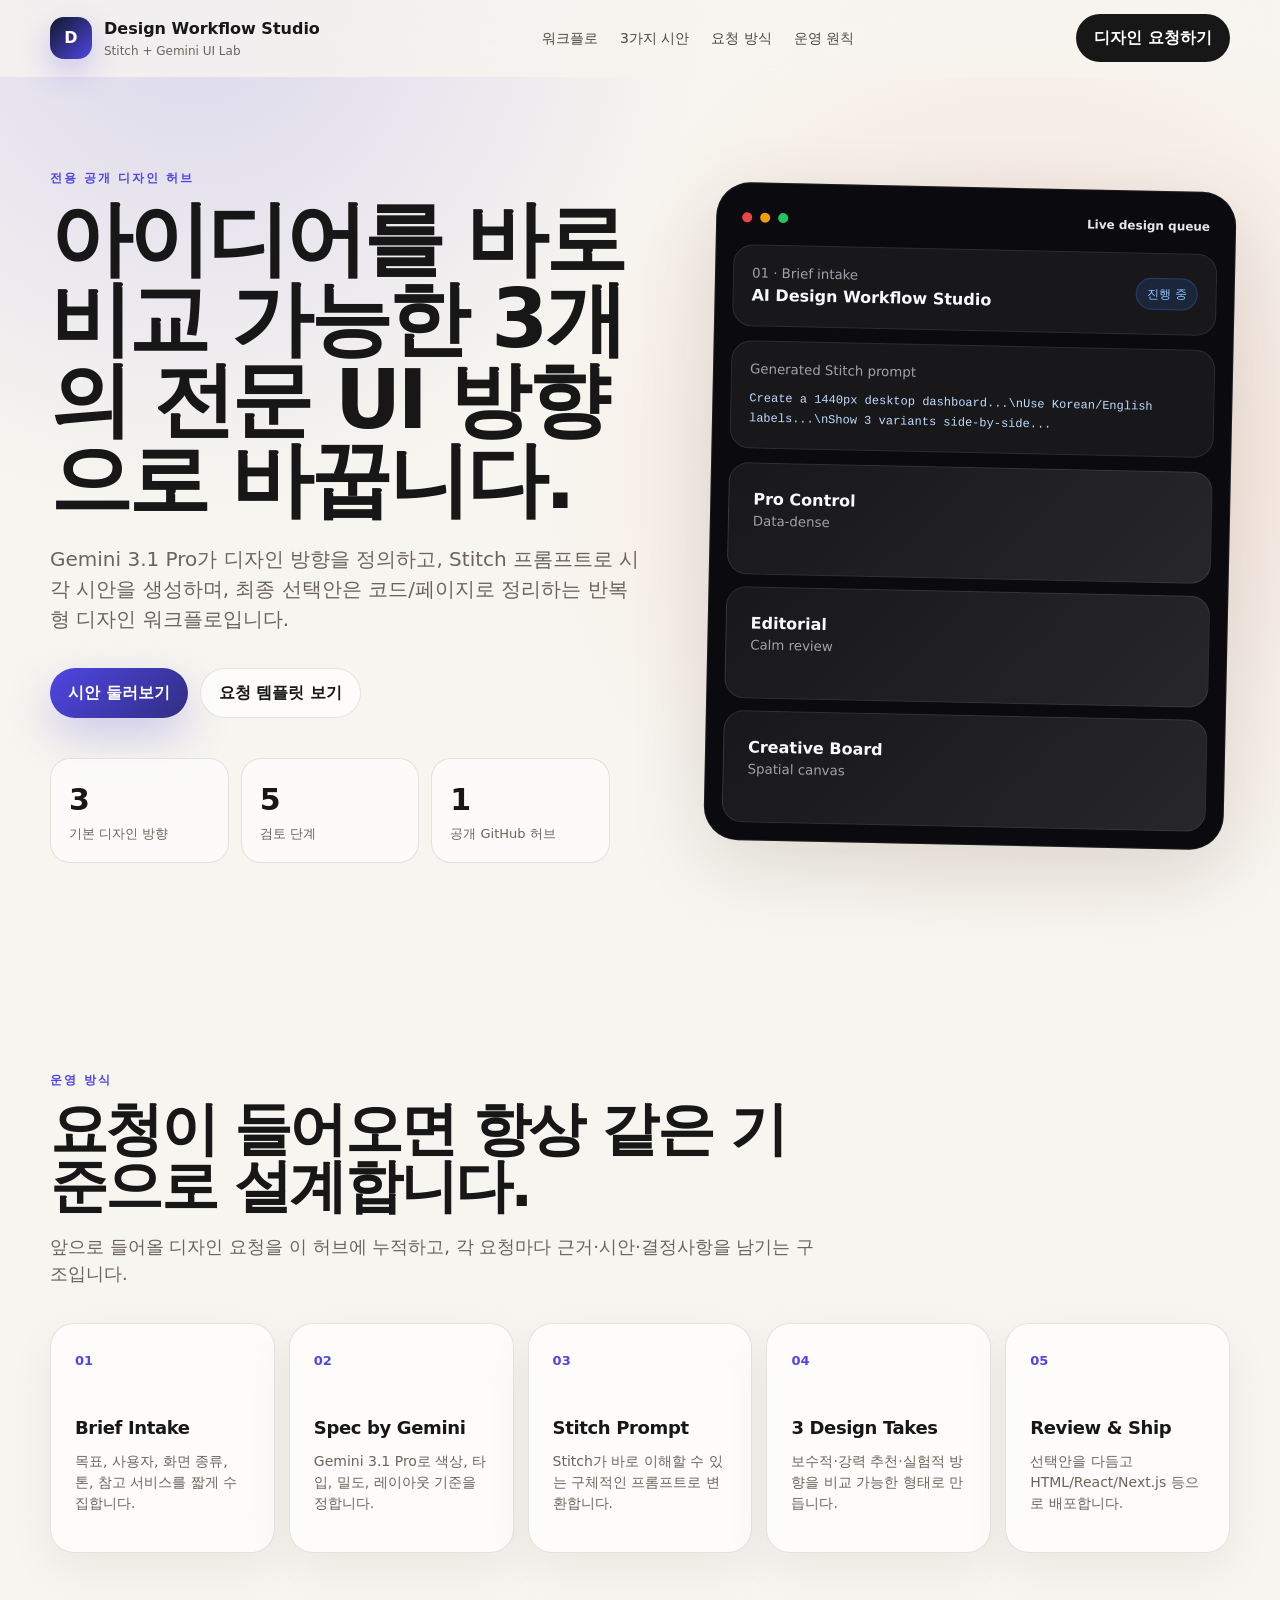
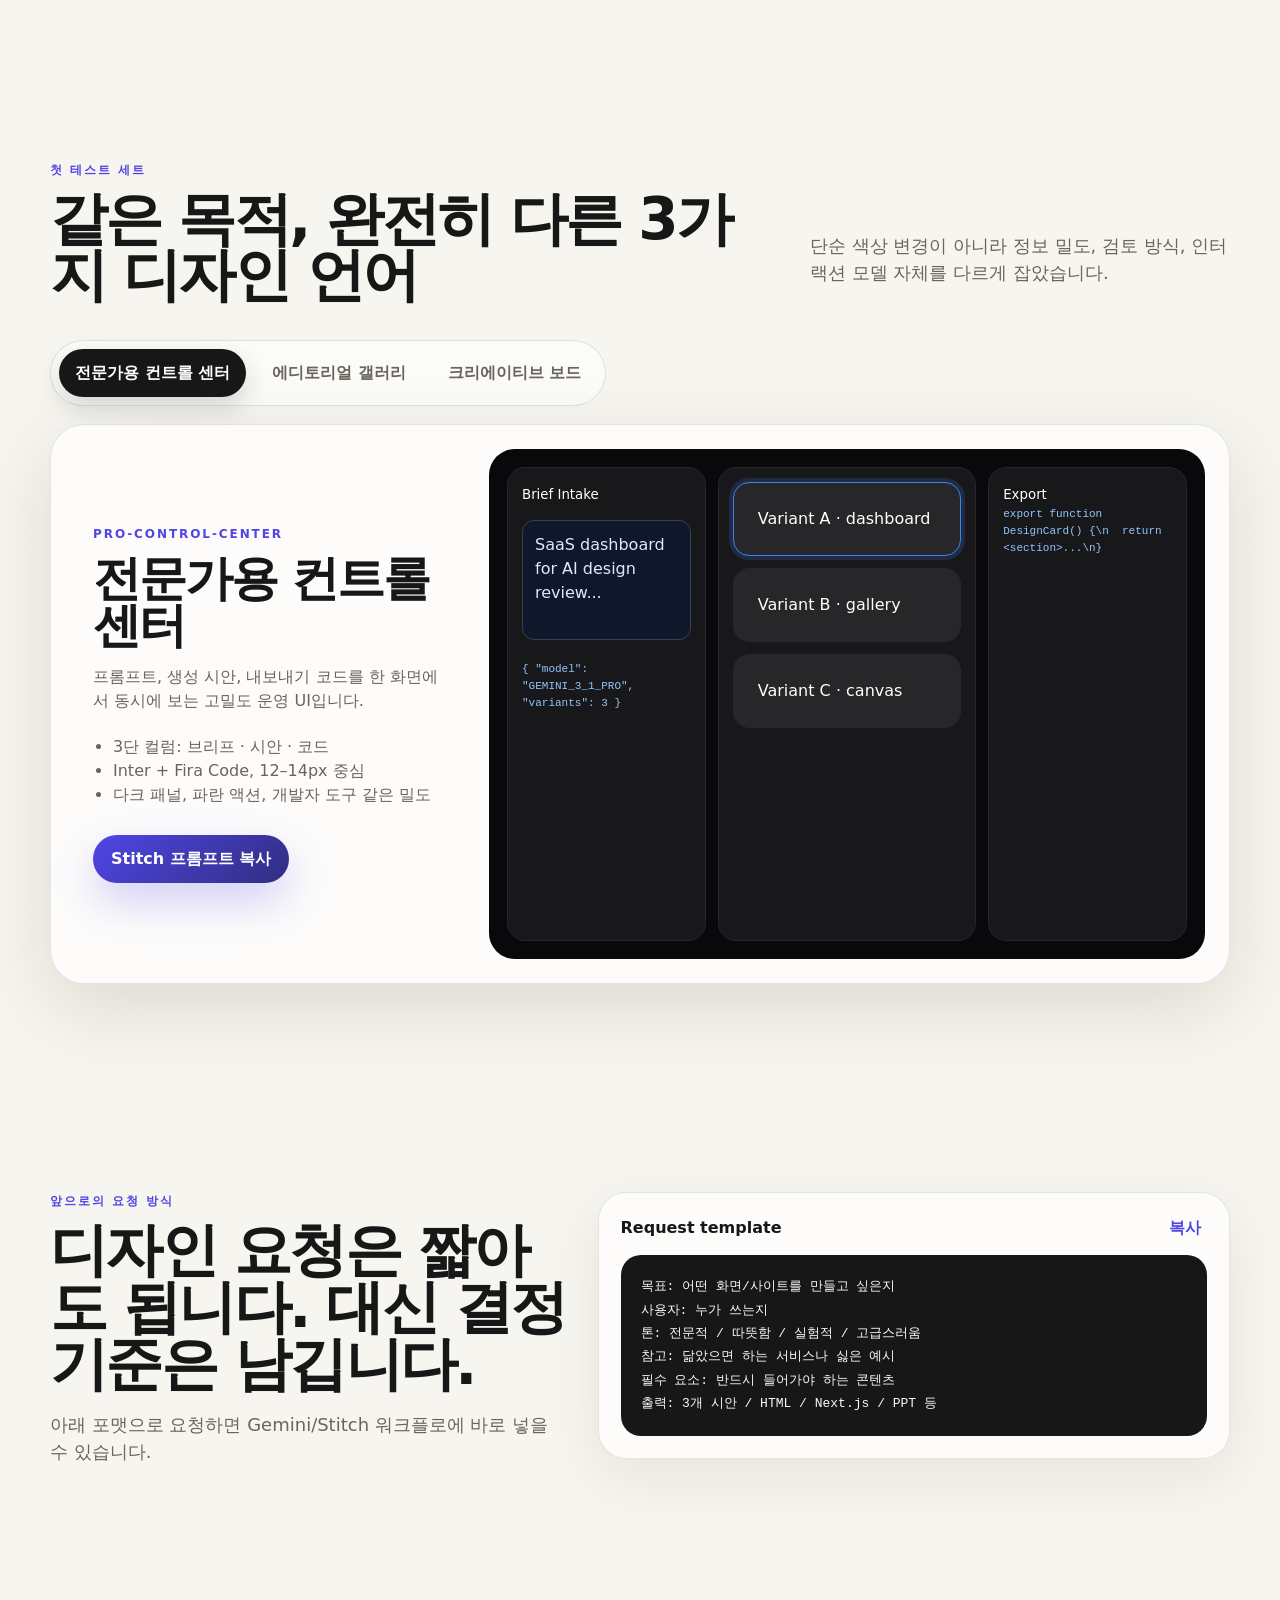
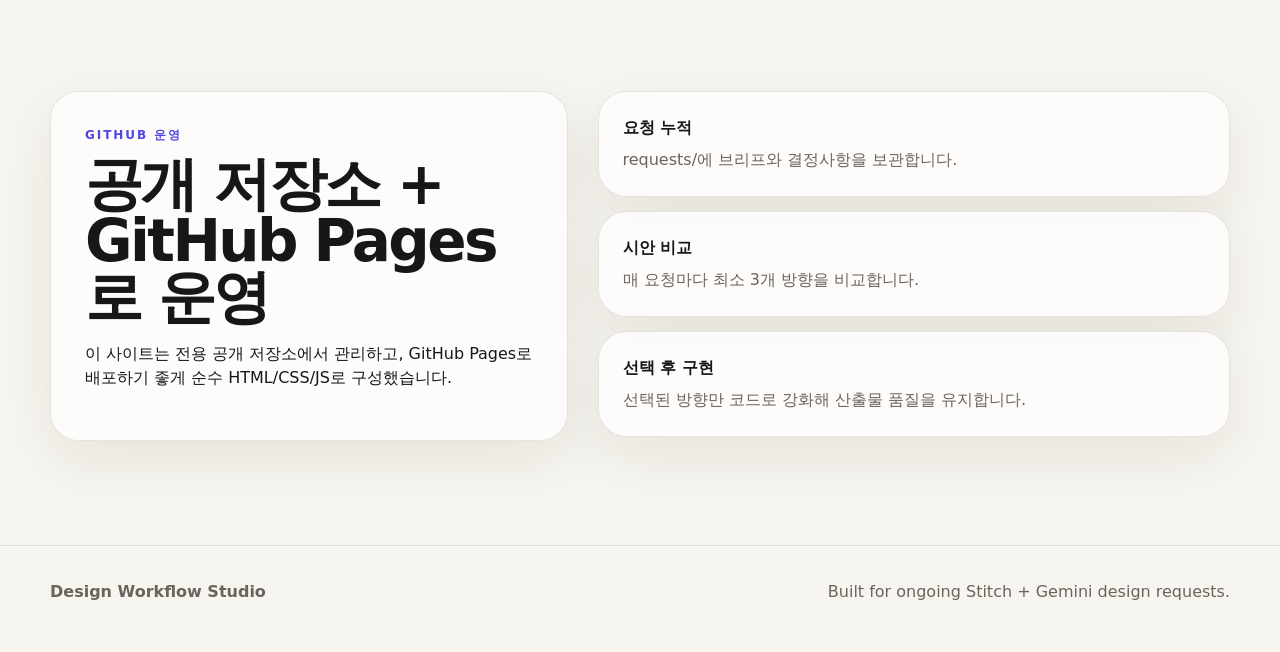
==== index.html @ 53521057 "feat: launch design workflow studio" ====
<!doctype html>
<html lang="ko">
<head>
  <meta charset="utf-8" />
  <meta name="viewport" content="width=device-width, initial-scale=1" />
  <title>Design Workflow Studio | Stitch + Gemini UI Lab</title>
  <meta name="description" content="Stitch, Gemini CLI, Hermes Agent로 디자인 요청을 전문 사이트처럼 수집하고 3가지 시안으로 검토하는 전용 디자인 워크플로 스튜디오." />
  <meta property="og:title" content="Design Workflow Studio" />
  <meta property="og:description" content="브리프 입력부터 Stitch 프롬프트, 3가지 디자인 시안, 리뷰, 코드 변환까지 한 곳에서 관리합니다." />
  <meta property="og:type" content="website" />
  <link rel="stylesheet" href="assets/styles.css" />
</head>
<body>
  <a class="skip-link" href="#main">본문으로 바로가기</a>

  <header class="site-header" data-elevated="false">
    <div class="shell nav-shell">
      <a class="brand" href="#top" aria-label="Design Workflow Studio 홈">
        <span class="brand-mark" aria-hidden="true">D</span>
        <span>
          <strong>Design Workflow Studio</strong>
          <small>Stitch + Gemini UI Lab</small>
        </span>
      </a>
      <nav class="nav-links" aria-label="주요 섹션">
        <a href="#workflow">워크플로</a>
        <a href="#directions">3가지 시안</a>
        <a href="#requests">요청 방식</a>
        <a href="#deploy">운영 원칙</a>
      </nav>
      <button class="nav-cta" data-scroll-to="requests">디자인 요청하기</button>
    </div>
  </header>

  <main id="main">
    <section id="top" class="hero section">
      <div class="shell hero-grid">
        <div class="hero-copy">
          <p class="eyebrow">전용 공개 디자인 허브</p>
          <h1>아이디어를 바로 비교 가능한 3개의 전문 UI 방향으로 바꿉니다.</h1>
          <p class="lead">
            Gemini 3.1 Pro가 디자인 방향을 정의하고, Stitch 프롬프트로 시각 시안을 생성하며,
            최종 선택안은 코드/페이지로 정리하는 반복형 디자인 워크플로입니다.
          </p>
          <div class="hero-actions">
            <a class="button primary" href="#directions">시안 둘러보기</a>
            <a class="button ghost" href="#requests">요청 템플릿 보기</a>
          </div>
          <dl class="hero-metrics" aria-label="워크플로 요약 수치">
            <div><dt>3</dt><dd>기본 디자인 방향</dd></div>
            <div><dt>5</dt><dd>검토 단계</dd></div>
            <div><dt>1</dt><dd>공개 GitHub 허브</dd></div>
          </dl>
        </div>
        <div class="hero-panel" aria-label="디자인 워크플로 미리보기">
          <div class="panel-topbar">
            <span></span><span></span><span></span>
            <strong>Live design queue</strong>
          </div>
          <div class="queue-card active">
            <div>
              <small>01 · Brief intake</small>
              <strong>AI Design Workflow Studio</strong>
            </div>
            <span>진행 중</span>
          </div>
          <div class="prompt-card">
            <small>Generated Stitch prompt</small>
            <pre>Create a 1440px desktop dashboard...\nUse Korean/English labels...\nShow 3 variants side-by-side...</pre>
          </div>
          <div class="variant-stack" aria-label="세 가지 시안 카드">
            <article><b>Pro Control</b><small>Data-dense</small></article>
            <article><b>Editorial</b><small>Calm review</small></article>
            <article><b>Creative Board</b><small>Spatial canvas</small></article>
          </div>
        </div>
      </div>
    </section>

    <section id="workflow" class="section workflow-section">
      <div class="shell">
        <div class="section-heading">
          <p class="eyebrow">운영 방식</p>
          <h2>요청이 들어오면 항상 같은 기준으로 설계합니다.</h2>
          <p>앞으로 들어올 디자인 요청을 이 허브에 누적하고, 각 요청마다 근거·시안·결정사항을 남기는 구조입니다.</p>
        </div>
        <ol class="workflow-steps">
          <li><span>01</span><strong>Brief Intake</strong><p>목표, 사용자, 화면 종류, 톤, 참고 서비스를 짧게 수집합니다.</p></li>
          <li><span>02</span><strong>Spec by Gemini</strong><p>Gemini 3.1 Pro로 색상, 타입, 밀도, 레이아웃 기준을 정합니다.</p></li>
          <li><span>03</span><strong>Stitch Prompt</strong><p>Stitch가 바로 이해할 수 있는 구체적인 프롬프트로 변환합니다.</p></li>
          <li><span>04</span><strong>3 Design Takes</strong><p>보수적·강력 추천·실험적 방향을 비교 가능한 형태로 만듭니다.</p></li>
          <li><span>05</span><strong>Review & Ship</strong><p>선택안을 다듬고 HTML/React/Next.js 등으로 배포합니다.</p></li>
        </ol>
      </div>
    </section>

    <section id="directions" class="section directions-section">
      <div class="shell">
        <div class="section-heading split">
          <div>
            <p class="eyebrow">첫 테스트 세트</p>
            <h2>같은 목적, 완전히 다른 3가지 디자인 언어</h2>
          </div>
          <p>단순 색상 변경이 아니라 정보 밀도, 검토 방식, 인터랙션 모델 자체를 다르게 잡았습니다.</p>
        </div>

        <div class="tabs" role="tablist" aria-label="디자인 방향 선택">
          <button role="tab" aria-selected="true" aria-controls="panel-pro" id="tab-pro" data-tab="pro">전문가용 컨트롤 센터</button>
          <button role="tab" aria-selected="false" aria-controls="panel-editorial" id="tab-editorial" data-tab="editorial">에디토리얼 갤러리</button>
          <button role="tab" aria-selected="false" aria-controls="panel-board" id="tab-board" data-tab="board">크리에이티브 보드</button>
        </div>

        <div class="direction-panels">
          <article class="direction-panel active theme-pro" id="panel-pro" role="tabpanel" aria-labelledby="tab-pro" data-panel="pro">
            <div class="direction-copy">
              <p class="eyebrow">pro-control-center</p>
              <h3>전문가용 컨트롤 센터</h3>
              <p>프롬프트, 생성 시안, 내보내기 코드를 한 화면에서 동시에 보는 고밀도 운영 UI입니다.</p>
              <ul>
                <li>3단 컬럼: 브리프 · 시안 · 코드</li>
                <li>Inter + Fira Code, 12–14px 중심</li>
                <li>다크 패널, 파란 액션, 개발자 도구 같은 밀도</li>
              </ul>
              <button class="button primary copy-prompt" data-prompt="pro">Stitch 프롬프트 복사</button>
            </div>
            <div class="mockup pro-mockup" aria-label="전문가용 컨트롤 센터 목업">
              <div class="mock-col left"><small>Brief Intake</small><textarea aria-label="브리프 예시">SaaS dashboard for AI design review...</textarea><pre>{ "model": "GEMINI_3_1_PRO", "variants": 3 }</pre></div>
              <div class="mock-col center"><div class="mini-card selected">Variant A · dashboard</div><div class="mini-card">Variant B · gallery</div><div class="mini-card">Variant C · canvas</div></div>
              <div class="mock-col right"><small>Export</small><pre>export function DesignCard() {\n  return &lt;section&gt;...\n}</pre></div>
            </div>
          </article>

          <article class="direction-panel theme-editorial" id="panel-editorial" role="tabpanel" aria-labelledby="tab-editorial" data-panel="editorial" hidden>
            <div class="direction-copy">
              <p class="eyebrow">editorial-gallery</p>
              <h3>에디토리얼 갤러리</h3>
              <p>클라이언트와 함께 보기 좋은 차분한 검토 공간입니다. 큰 카드와 여백으로 선택 피로를 줄입니다.</p>
              <ul>
                <li>상단 5단계 진행 바</li>
                <li>대형 가로 캐러셀, 스냅 스크롤</li>
                <li>따뜻한 라이트 팔레트와 세리프 헤딩</li>
              </ul>
              <button class="button primary copy-prompt" data-prompt="editorial">Stitch 프롬프트 복사</button>
            </div>
            <div class="mockup editorial-mockup" aria-label="에디토리얼 갤러리 목업">
              <div class="stepper"><span class="done">Brief</span><span>Prompt</span><span>Variants</span><span>Review</span><span>Export</span></div>
              <div class="gallery-card"><small>Selected concept</small><strong>Editorial review experience</strong><p>넉넉한 여백과 큰 미리보기로 의사결정을 돕습니다.</p><button>Approve & Export</button></div>
            </div>
          </article>

          <article class="direction-panel theme-board" id="panel-board" role="tabpanel" aria-labelledby="tab-board" data-panel="board" hidden>
            <div class="direction-copy">
              <p class="eyebrow">creative-board</p>
              <h3>크리에이티브 보드</h3>
              <p>FigJam/Miro처럼 시안을 공간에 펼쳐 놓고 드래그하며 선택하는 실험적인 캔버스 UI입니다.</p>
              <ul>
                <li>플로팅 브리프 패널</li>
                <li>흩어진 3개 시안 노드와 연결선</li>
                <li>Export Zone으로 드롭하는 제스처</li>
              </ul>
              <button class="button primary copy-prompt" data-prompt="board">Stitch 프롬프트 복사</button>
            </div>
            <div class="mockup board-mockup" aria-label="크리에이티브 보드 목업">
              <div class="floating-tool">Design Brief<br><button>Generate</button></div>
              <div class="node one">Variant A</div><div class="node two">Variant B</div><div class="node three">Variant C</div>
              <div class="drop-zone">Export Zone</div>
            </div>
          </article>
        </div>
      </div>
    </section>

    <section id="requests" class="section request-section">
      <div class="shell request-grid">
        <div>
          <p class="eyebrow">앞으로의 요청 방식</p>
          <h2>디자인 요청은 짧아도 됩니다. 대신 결정 기준은 남깁니다.</h2>
          <p class="muted">아래 포맷으로 요청하면 Gemini/Stitch 워크플로에 바로 넣을 수 있습니다.</p>
        </div>
        <div class="request-card">
          <div class="card-header"><strong>Request template</strong><button class="text-button" id="copy-template">복사</button></div>
          <pre id="template-text">목표: 어떤 화면/사이트를 만들고 싶은지
사용자: 누가 쓰는지
톤: 전문적 / 따뜻함 / 실험적 / 고급스러움
참고: 닮았으면 하는 서비스나 싫은 예시
필수 요소: 반드시 들어가야 하는 콘텐츠
출력: 3개 시안 / HTML / Next.js / PPT 등</pre>
        </div>
      </div>
    </section>

    <section id="deploy" class="section deploy-section">
      <div class="shell deploy-grid">
        <div class="deploy-card">
          <p class="eyebrow">GitHub 운영</p>
          <h2>공개 저장소 + GitHub Pages로 운영</h2>
          <p>이 사이트는 전용 공개 저장소에서 관리하고, GitHub Pages로 배포하기 좋게 순수 HTML/CSS/JS로 구성했습니다.</p>
        </div>
        <div class="principles">
          <article><strong>요청 누적</strong><p>requests/에 브리프와 결정사항을 보관합니다.</p></article>
          <article><strong>시안 비교</strong><p>매 요청마다 최소 3개 방향을 비교합니다.</p></article>
          <article><strong>선택 후 구현</strong><p>선택된 방향만 코드로 강화해 산출물 품질을 유지합니다.</p></article>
        </div>
      </div>
    </section>
  </main>

  <div class="toast" role="status" aria-live="polite" hidden>복사했습니다.</div>

  <footer class="site-footer">
    <div class="shell footer-grid">
      <strong>Design Workflow Studio</strong>
      <span>Built for ongoing Stitch + Gemini design requests.</span>
    </div>
  </footer>

  <script src="assets/app.js"></script>
</body>
</html>
---- assets/styles.css ----
:root {
  --bg: #f7f5ef;
  --ink: #171717;
  --muted: #6b645c;
  --line: rgba(23, 23, 23, .11);
  --surface: rgba(255, 255, 255, .72);
  --surface-strong: #ffffff;
  --accent: #4f46e5;
  --accent-dark: #312e81;
  --radius: 24px;
  --shadow: 0 24px 80px rgba(33, 24, 8, .12);
  --mono: "SFMono-Regular", ui-monospace, Menlo, Monaco, Consolas, monospace;
  --sans: Inter, ui-sans-serif, system-ui, -apple-system, BlinkMacSystemFont, "Segoe UI", sans-serif;
  --serif: ui-serif, Georgia, Cambria, "Times New Roman", serif;
}
* { box-sizing: border-box; }
[hidden] { display: none !important; }
html { scroll-behavior: smooth; }
body {
  margin: 0;
  font-family: var(--sans);
  color: var(--ink);
  background:
    radial-gradient(circle at 15% 0%, rgba(79,70,229,.16), transparent 32rem),
    radial-gradient(circle at 80% 12%, rgba(224,79,51,.14), transparent 30rem),
    var(--bg);
  line-height: 1.5;
  -webkit-font-smoothing: antialiased;
}
a { color: inherit; text-decoration: none; }
button, textarea { font: inherit; }
button { cursor: pointer; }
pre { white-space: pre-wrap; margin: 0; font-family: var(--mono); }
.skip-link { position: absolute; left: -999px; top: 8px; z-index: 20; padding: 10px 14px; background: #fff; border: 1px solid var(--line); border-radius: 12px; }
.skip-link:focus { left: 8px; }
.shell { width: min(1180px, calc(100% - 40px)); margin-inline: auto; }
.section { padding: 104px 0; }
.site-header { position: sticky; top: 0; z-index: 10; backdrop-filter: blur(18px); background: rgba(247,245,239,.75); border-bottom: 1px solid transparent; transition: border-color .2s, background .2s; }
.site-header[data-elevated="true"] { border-bottom-color: var(--line); background: rgba(247,245,239,.92); }
.nav-shell { height: 76px; display: flex; align-items: center; justify-content: space-between; gap: 24px; }
.brand { display: flex; align-items: center; gap: 12px; min-width: 248px; }
.brand-mark { width: 42px; height: 42px; border-radius: 14px; display: grid; place-items: center; color: #fff; font-weight: 900; background: linear-gradient(135deg, #111827, #4f46e5); box-shadow: 0 12px 30px rgba(79,70,229,.25); }
.brand strong, .brand small { display: block; }
.brand small { color: var(--muted); font-size: 12px; margin-top: 1px; }
.nav-links { display: flex; gap: 22px; color: #4c4740; font-size: 14px; }
.nav-links a:hover { color: var(--ink); }
.nav-cta, .button { border: 0; border-radius: 999px; padding: 12px 18px; font-weight: 800; transition: transform .18s, box-shadow .18s, background .18s; }
.nav-cta { background: #171717; color: white; }
.button { display: inline-flex; align-items: center; justify-content: center; min-height: 46px; }
.button.primary { color: #fff; background: linear-gradient(135deg, var(--accent), var(--accent-dark)); box-shadow: 0 18px 44px rgba(79,70,229,.25); }
.button.ghost { background: rgba(255,255,255,.72); border: 1px solid var(--line); }
.button:hover, .nav-cta:hover { transform: translateY(-2px); }
.hero { padding-top: 92px; }
.hero-grid { display: grid; grid-template-columns: 1fr 520px; gap: 64px; align-items: center; }
.eyebrow { margin: 0 0 12px; color: var(--accent); font-size: 12px; letter-spacing: .16em; text-transform: uppercase; font-weight: 900; }
h1, h2, h3 { margin: 0; letter-spacing: -.045em; line-height: .98; }
h1 { font-size: clamp(46px, 7vw, 82px); max-width: 880px; }
h2 { font-size: clamp(34px, 5vw, 58px); }
h3 { font-size: clamp(30px, 4vw, 48px); }
.lead { margin: 24px 0 0; font-size: 20px; color: var(--muted); max-width: 660px; }
.hero-actions { margin-top: 34px; display: flex; gap: 12px; flex-wrap: wrap; }
.hero-metrics { display: grid; grid-template-columns: repeat(3, 1fr); gap: 12px; margin: 40px 0 0; max-width: 560px; }
.hero-metrics div { padding: 18px; border: 1px solid var(--line); border-radius: 20px; background: rgba(255,255,255,.6); }
.hero-metrics dt { font-size: 30px; font-weight: 900; }
.hero-metrics dd { margin: 2px 0 0; color: var(--muted); font-size: 13px; }
.hero-panel { min-height: 610px; border-radius: 34px; background: #0b0b0f; color: #f8fafc; padding: 18px; box-shadow: var(--shadow), inset 0 0 0 1px rgba(255,255,255,.08); transform: rotate(1.2deg); }
.panel-topbar { display: flex; align-items: center; gap: 8px; padding: 8px 8px 18px; color: #a1a1aa; font-size: 12px; }
.panel-topbar span { width: 10px; height: 10px; border-radius: 50%; background: #ef4444; }
.panel-topbar span:nth-child(2) { background: #f59e0b; }
.panel-topbar span:nth-child(3) { background: #22c55e; }
.panel-topbar strong { margin-left: auto; color: #e5e7eb; }
.queue-card, .prompt-card, .variant-stack article { border: 1px solid rgba(255,255,255,.09); background: #18181b; border-radius: 20px; }
.queue-card { display: flex; justify-content: space-between; align-items: center; padding: 18px; }
.queue-card small, .prompt-card small, .variant-stack small { color: #a1a1aa; display: block; }
.queue-card span { color: #93c5fd; background: rgba(59,130,246,.14); border: 1px solid rgba(59,130,246,.28); padding: 6px 10px; border-radius: 999px; font-size: 12px; }
.prompt-card { margin-top: 14px; padding: 18px; }
.prompt-card pre { margin-top: 10px; color: #bfdbfe; font-size: 12px; line-height: 1.65; }
.variant-stack { margin-top: 14px; display: grid; gap: 12px; }
.variant-stack article { padding: 24px; min-height: 112px; background: linear-gradient(135deg, #18181b, #27272a); }
.section-heading { max-width: 780px; margin-bottom: 36px; }
.section-heading p:not(.eyebrow), .muted { color: var(--muted); font-size: 18px; }
.section-heading.split { max-width: none; display: grid; grid-template-columns: 1fr 420px; gap: 40px; align-items: end; }
.workflow-steps { list-style: none; padding: 0; margin: 0; display: grid; grid-template-columns: repeat(5, 1fr); gap: 14px; }
.workflow-steps li { min-height: 230px; padding: 24px; border-radius: var(--radius); background: var(--surface); border: 1px solid var(--line); box-shadow: 0 16px 48px rgba(33,24,8,.06); }
.workflow-steps span { display: inline-flex; margin-bottom: 44px; color: var(--accent); font-weight: 900; font-size: 13px; }
.workflow-steps strong { display: block; font-size: 18px; letter-spacing: -.02em; }
.workflow-steps p { margin: 10px 0 0; color: var(--muted); font-size: 14px; }
.tabs { display: flex; gap: 10px; padding: 8px; border-radius: 999px; background: rgba(255,255,255,.55); border: 1px solid var(--line); width: fit-content; margin-bottom: 18px; }
.tabs button { border: 0; border-radius: 999px; padding: 12px 16px; background: transparent; color: var(--muted); font-weight: 800; }
.tabs button[aria-selected="true"] { color: #fff; background: #171717; box-shadow: 0 10px 26px rgba(23,23,23,.16); }
.direction-panel { display: grid; grid-template-columns: 390px 1fr; gap: 24px; min-height: 560px; padding: 24px; border-radius: 34px; background: rgba(255,255,255,.72); border: 1px solid var(--line); box-shadow: var(--shadow); }
.direction-copy { padding: 18px; align-self: center; }
.direction-copy p:not(.eyebrow), .direction-copy li { color: var(--muted); }
.direction-copy ul { padding-left: 20px; margin: 22px 0 28px; }
.mockup { position: relative; overflow: hidden; border-radius: 26px; min-height: 500px; padding: 18px; }
.pro-mockup { display: grid; grid-template-columns: 1fr 1.3fr 1fr; gap: 12px; background: #09090b; color: white; }
.mock-col { border: 1px solid #27272a; border-radius: 18px; background: #18181b; padding: 14px; }
.mock-col textarea { width: 100%; height: 120px; margin: 14px 0; resize: none; color: #dbeafe; background: #0f172a; border: 1px solid #334155; border-radius: 12px; padding: 12px; }
.mock-col pre { color: #93c5fd; font-size: 11px; line-height: 1.55; }
.mini-card { border: 1px solid #27272a; border-radius: 16px; padding: 24px; margin-bottom: 12px; background: #27272a; }
.mini-card.selected { border-color: #3b82f6; box-shadow: 0 0 0 4px rgba(59,130,246,.18); }
.editorial-mockup { background: #fdfcf8; color: #292524; padding: 30px; }
.stepper { display: flex; justify-content: space-between; font-size: 13px; color: #8b7d71; margin-bottom: 40px; }
.stepper span { padding: 8px 12px; border-radius: 999px; background: #f4f0ea; }
.stepper .done { background: #292524; color: #fff; }
.gallery-card { width: min(560px, 88%); margin: 34px auto 0; min-height: 310px; border-radius: 30px; background: #f4f0ea; box-shadow: 0 30px 80px rgba(41,37,36,.16); padding: 42px; }
.gallery-card strong { display: block; font-family: var(--serif); font-size: 46px; line-height: 1; letter-spacing: -.04em; margin: 16px 0; }
.gallery-card button { border: 0; background: #e04f33; color: white; border-radius: 999px; padding: 13px 18px; font-weight: 800; }
.board-mockup { background: #f3f4f6; }
.floating-tool, .node, .drop-zone { position: absolute; background: white; border-radius: 18px; box-shadow: 0 20px 50px rgba(17,24,39,.12); padding: 18px; font-weight: 900; }
.floating-tool { left: 28px; top: 34px; width: 210px; }
.floating-tool button { margin-top: 14px; border: 0; border-radius: 999px; background: #8b5cf6; color: white; padding: 10px 14px; }
.node { width: 180px; height: 124px; display: grid; place-items: center; color: #4c1d95; }
.node.one { left: 300px; top: 90px; transform: rotate(-5deg); }
.node.two { left: 520px; top: 230px; transform: rotate(4deg); }
.node.three { left: 260px; bottom: 72px; transform: rotate(3deg); }
.drop-zone { right: 38px; bottom: 38px; width: 210px; height: 150px; display: grid; place-items: center; color: #047857; border: 2px dashed #10b981; background: #ecfdf5; }
.request-grid, .deploy-grid { display: grid; grid-template-columns: .9fr 1.1fr; gap: 30px; align-items: start; }
.request-card, .deploy-card, .principles article { background: rgba(255,255,255,.72); border: 1px solid var(--line); border-radius: 28px; box-shadow: 0 18px 60px rgba(33,24,8,.08); }
.request-card { padding: 22px; }
.card-header { display: flex; justify-content: space-between; align-items: center; margin-bottom: 14px; }
.text-button { border: 0; background: transparent; color: var(--accent); font-weight: 900; }
.request-card pre { padding: 20px; border-radius: 20px; background: #171717; color: #f8fafc; line-height: 1.8; font-size: 13px; }
.deploy-card { padding: 34px; }
.principles { display: grid; gap: 14px; }
.principles article { padding: 24px; }
.principles p { margin: 8px 0 0; color: var(--muted); }
.toast { position: fixed; left: 50%; bottom: 28px; transform: translateX(-50%); padding: 12px 18px; color: white; background: #171717; border-radius: 999px; box-shadow: 0 18px 40px rgba(0,0,0,.18); z-index: 30; }
.site-footer { padding: 34px 0 48px; border-top: 1px solid var(--line); color: var(--muted); }
.footer-grid { display: flex; justify-content: space-between; gap: 20px; }
@media (max-width: 980px) {
  .nav-links { display: none; }
  .hero-grid, .direction-panel, .section-heading.split, .request-grid, .deploy-grid { grid-template-columns: 1fr; }
  .hero-panel { transform: none; }
  .workflow-steps { grid-template-columns: 1fr 1fr; }
  .tabs { border-radius: 22px; flex-wrap: wrap; }
  .tabs button { flex: 1 1 220px; }
}
@media (max-width: 640px) {
  .shell { width: min(100% - 28px, 1180px); }
  .section { padding: 72px 0; }
  .hero-metrics, .workflow-steps, .pro-mockup { grid-template-columns: 1fr; }
  .hero-panel { min-height: auto; }
  .direction-panel { padding: 14px; }
  .mockup { min-height: 420px; }
  .node.two { left: 150px; top: 200px; }
  .node.one, .node.three { left: 40px; }
  .drop-zone { right: 18px; width: 160px; }
  .footer-grid { flex-direction: column; }
}
@media (prefers-reduced-motion: reduce) { html { scroll-behavior: auto; } *, *::before, *::after { transition: none !important; animation: none !important; } }
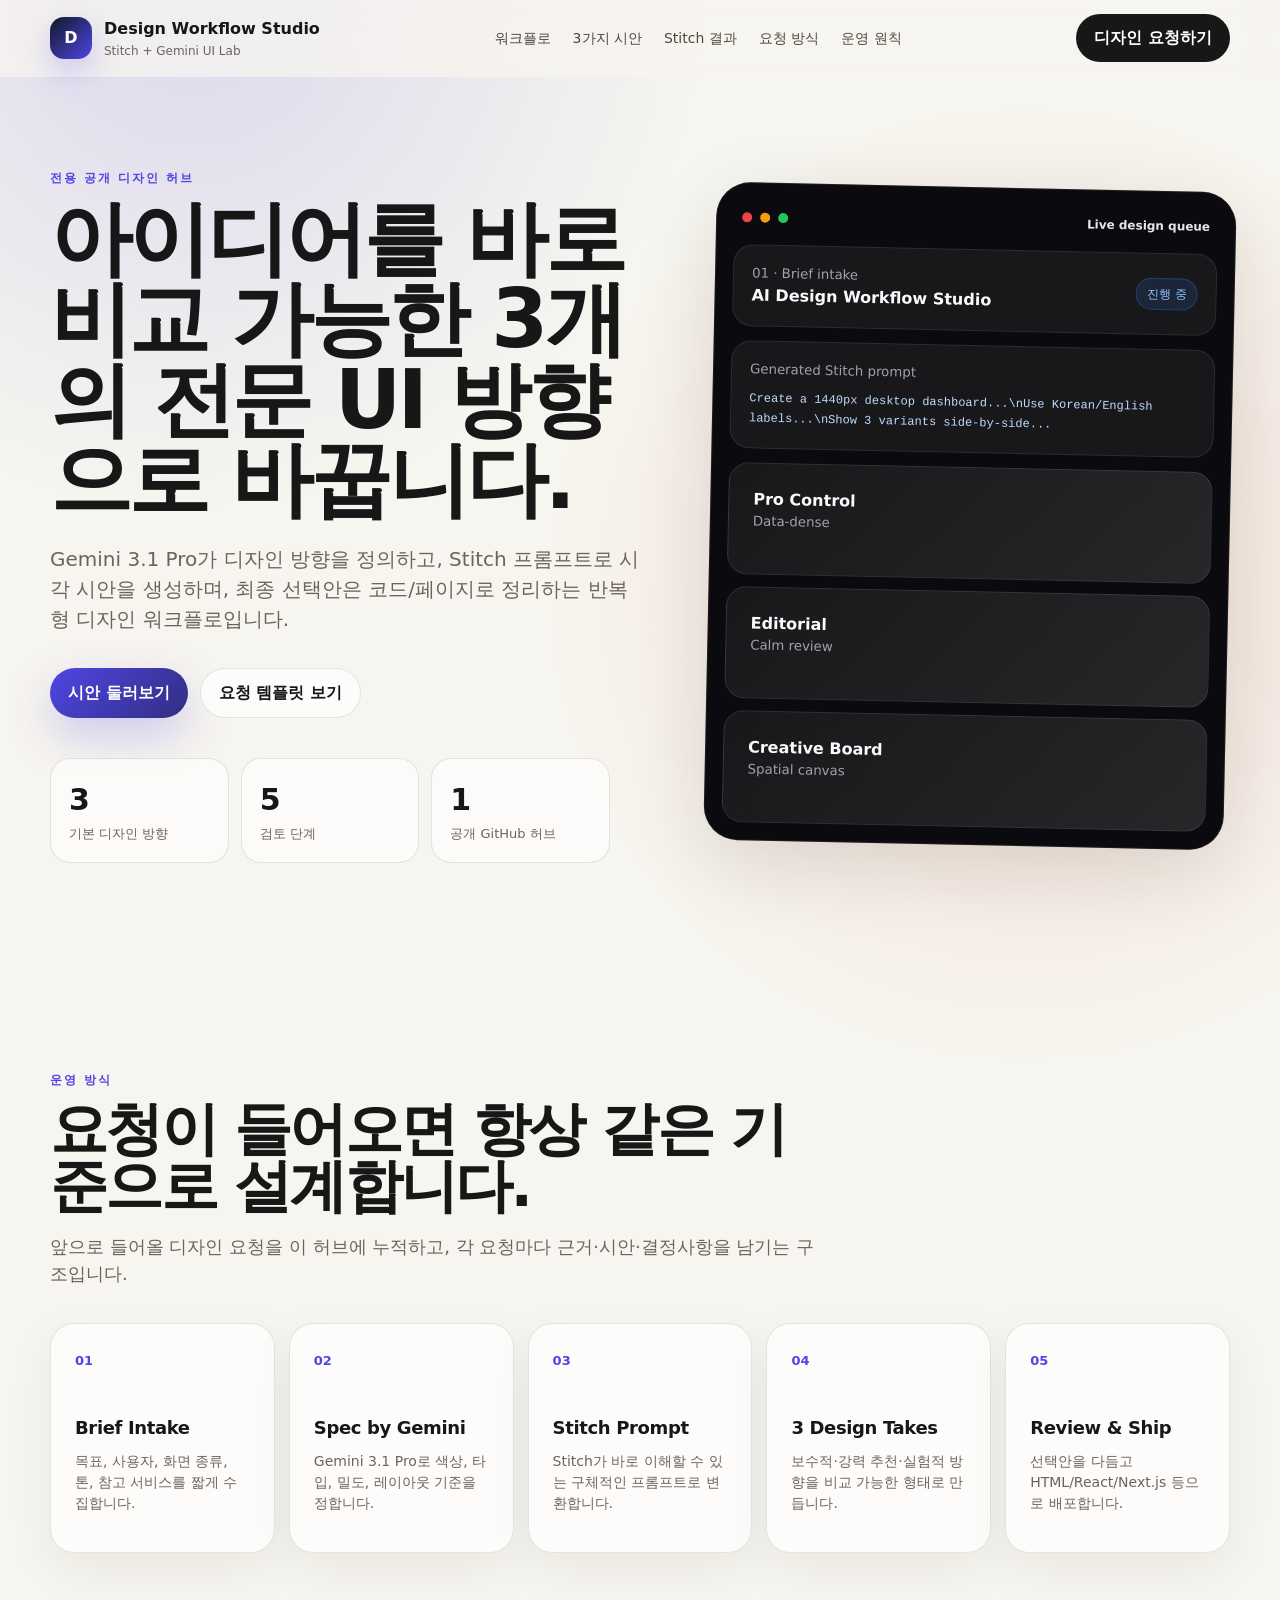
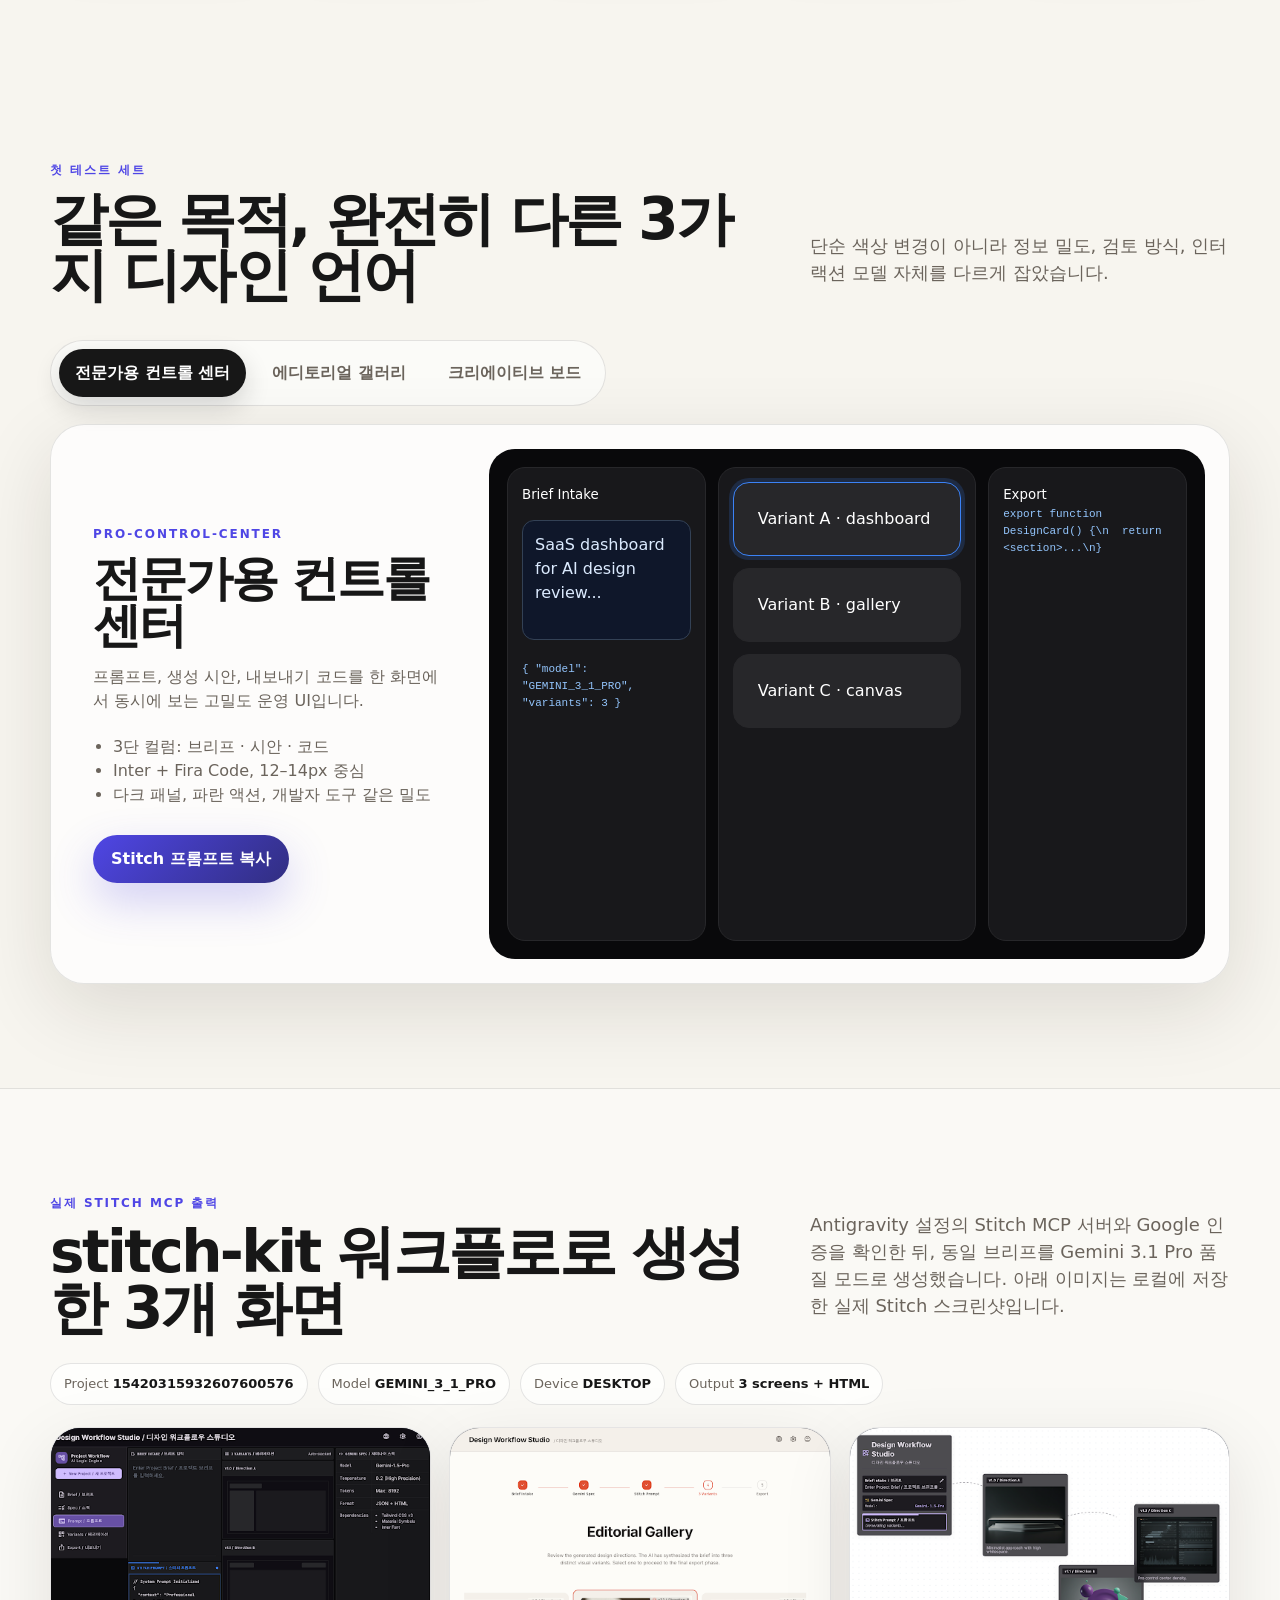
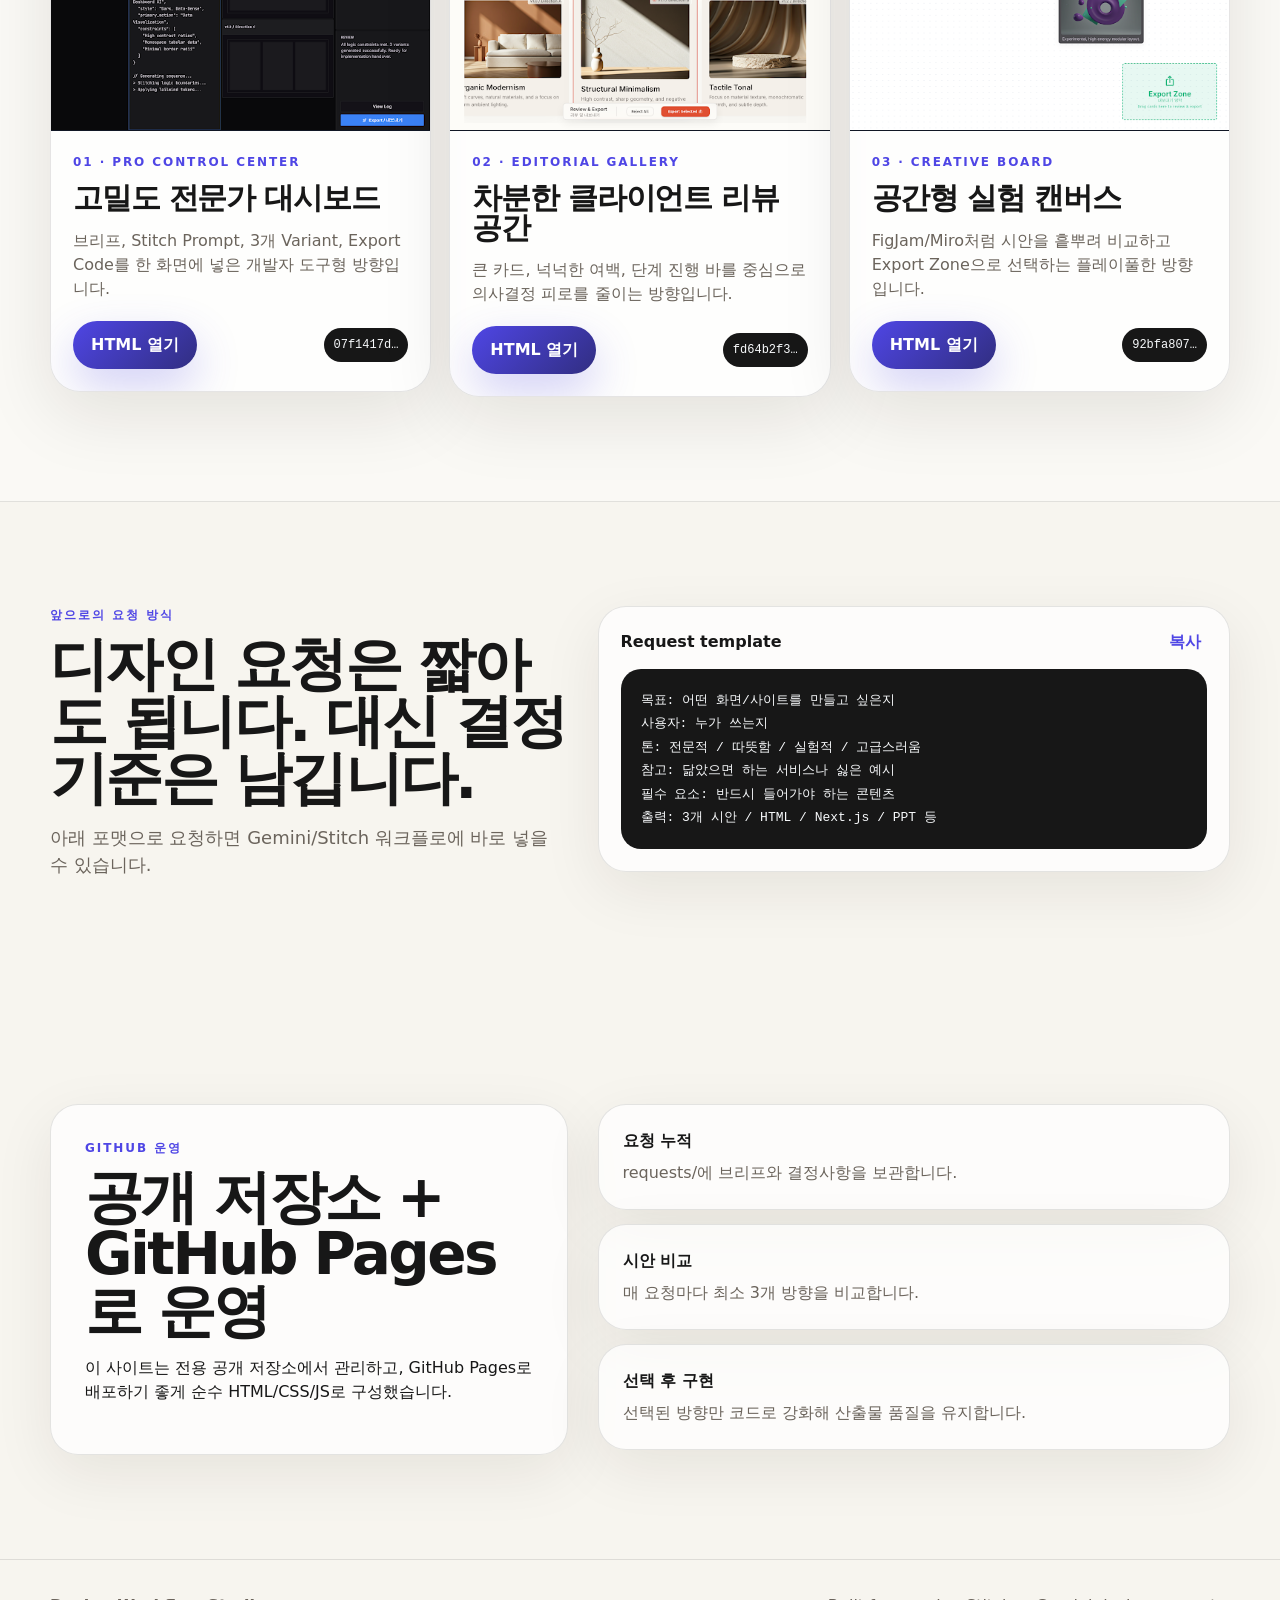
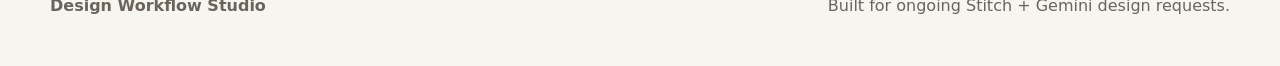
==== commit 369985b8: "Add Stitch-generated design workflow results" ====
--- a/index.html
+++ b/index.html
@@ -25,6 +25,7 @@
       <nav class="nav-links" aria-label="주요 섹션">
         <a href="#workflow">워크플로</a>
         <a href="#directions">3가지 시안</a>
+        <a href="#stitch-results">Stitch 결과</a>
         <a href="#requests">요청 방식</a>
         <a href="#deploy">운영 원칙</a>
       </nav>
@@ -170,6 +171,72 @@
       </div>
     </section>
 
+    <section id="stitch-results" class="section stitch-results-section">
+      <div class="shell">
+        <div class="section-heading split">
+          <div>
+            <p class="eyebrow">실제 Stitch MCP 출력</p>
+            <h2>stitch-kit 워크플로로 생성한 3개 화면</h2>
+          </div>
+          <p>Antigravity 설정의 Stitch MCP 서버와 Google 인증을 확인한 뒤, 동일 브리프를 Gemini 3.1 Pro 품질 모드로 생성했습니다. 아래 이미지는 로컬에 저장한 실제 Stitch 스크린샷입니다.</p>
+        </div>
+
+        <div class="stitch-meta" aria-label="Stitch 생성 메타데이터">
+          <span>Project <strong>15420315932607600576</strong></span>
+          <span>Model <strong>GEMINI_3_1_PRO</strong></span>
+          <span>Device <strong>DESKTOP</strong></span>
+          <span>Output <strong>3 screens + HTML</strong></span>
+        </div>
+
+        <div class="stitch-result-grid">
+          <article class="stitch-card">
+            <div class="stitch-shot">
+              <img src="assets/stitch-run-001/pro-control-center.png" alt="Stitch가 생성한 Pro Control Center 디자인 스크린샷" loading="lazy" />
+            </div>
+            <div class="stitch-card-body">
+              <p class="eyebrow">01 · Pro Control Center</p>
+              <h3>고밀도 전문가 대시보드</h3>
+              <p>브리프, Stitch Prompt, 3개 Variant, Export Code를 한 화면에 넣은 개발자 도구형 방향입니다.</p>
+              <div class="stitch-actions">
+                <a class="button primary" href="assets/stitch-run-001/pro-control-center.html" target="_blank" rel="noopener">HTML 열기</a>
+                <code>07f1417d…</code>
+              </div>
+            </div>
+          </article>
+
+          <article class="stitch-card">
+            <div class="stitch-shot">
+              <img src="assets/stitch-run-001/editorial-gallery.png" alt="Stitch가 생성한 Editorial Gallery 디자인 스크린샷" loading="lazy" />
+            </div>
+            <div class="stitch-card-body">
+              <p class="eyebrow">02 · Editorial Gallery</p>
+              <h3>차분한 클라이언트 리뷰 공간</h3>
+              <p>큰 카드, 넉넉한 여백, 단계 진행 바를 중심으로 의사결정 피로를 줄이는 방향입니다.</p>
+              <div class="stitch-actions">
+                <a class="button primary" href="assets/stitch-run-001/editorial-gallery.html" target="_blank" rel="noopener">HTML 열기</a>
+                <code>fd64b2f3…</code>
+              </div>
+            </div>
+          </article>
+
+          <article class="stitch-card">
+            <div class="stitch-shot">
+              <img src="assets/stitch-run-001/creative-board.png" alt="Stitch가 생성한 Creative Board 디자인 스크린샷" loading="lazy" />
+            </div>
+            <div class="stitch-card-body">
+              <p class="eyebrow">03 · Creative Board</p>
+              <h3>공간형 실험 캔버스</h3>
+              <p>FigJam/Miro처럼 시안을 흩뿌려 비교하고 Export Zone으로 선택하는 플레이풀한 방향입니다.</p>
+              <div class="stitch-actions">
+                <a class="button primary" href="assets/stitch-run-001/creative-board.html" target="_blank" rel="noopener">HTML 열기</a>
+                <code>92bfa807…</code>
+              </div>
+            </div>
+          </article>
+        </div>
+      </div>
+    </section>
+
     <section id="requests" class="section request-section">
       <div class="shell request-grid">
         <div>
--- a/assets/styles.css
+++ b/assets/styles.css
@@ -115,6 +115,20 @@
 .node.two { left: 520px; top: 230px; transform: rotate(4deg); }
 .node.three { left: 260px; bottom: 72px; transform: rotate(3deg); }
 .drop-zone { right: 38px; bottom: 38px; width: 210px; height: 150px; display: grid; place-items: center; color: #047857; border: 2px dashed #10b981; background: #ecfdf5; }
+.stitch-results-section { background: rgba(255,255,255,.34); border-block: 1px solid var(--line); }
+.stitch-meta { display: flex; flex-wrap: wrap; gap: 10px; margin: -10px 0 22px; }
+.stitch-meta span { padding: 10px 13px; border: 1px solid var(--line); border-radius: 999px; background: rgba(255,255,255,.72); color: var(--muted); font-size: 13px; }
+.stitch-meta strong { color: var(--ink); }
+.stitch-result-grid { display: grid; grid-template-columns: repeat(3, 1fr); gap: 18px; align-items: start; }
+.stitch-card { overflow: hidden; border-radius: 30px; background: rgba(255,255,255,.82); border: 1px solid var(--line); box-shadow: 0 22px 70px rgba(33,24,8,.10); }
+.stitch-shot { aspect-ratio: 1.25 / 1; overflow: hidden; background: #111827; border-bottom: 1px solid var(--line); }
+.stitch-shot img { width: 100%; height: 100%; object-fit: cover; object-position: top center; display: block; transition: transform .35s ease; }
+.stitch-card:hover .stitch-shot img { transform: scale(1.04); }
+.stitch-card-body { padding: 22px; }
+.stitch-card-body h3 { font-size: 30px; letter-spacing: -.04em; }
+.stitch-card-body p:not(.eyebrow) { color: var(--muted); }
+.stitch-actions { display: flex; align-items: center; justify-content: space-between; gap: 14px; margin-top: 20px; }
+.stitch-actions code { padding: 8px 10px; border-radius: 999px; background: #171717; color: #f8fafc; font-size: 12px; }
 .request-grid, .deploy-grid { display: grid; grid-template-columns: .9fr 1.1fr; gap: 30px; align-items: start; }
 .request-card, .deploy-card, .principles article { background: rgba(255,255,255,.72); border: 1px solid var(--line); border-radius: 28px; box-shadow: 0 18px 60px rgba(33,24,8,.08); }
 .request-card { padding: 22px; }
@@ -130,7 +144,7 @@
 .footer-grid { display: flex; justify-content: space-between; gap: 20px; }
 @media (max-width: 980px) {
   .nav-links { display: none; }
-  .hero-grid, .direction-panel, .section-heading.split, .request-grid, .deploy-grid { grid-template-columns: 1fr; }
+  .hero-grid, .direction-panel, .section-heading.split, .request-grid, .deploy-grid, .stitch-result-grid { grid-template-columns: 1fr; }
   .hero-panel { transform: none; }
   .workflow-steps { grid-template-columns: 1fr 1fr; }
   .tabs { border-radius: 22px; flex-wrap: wrap; }
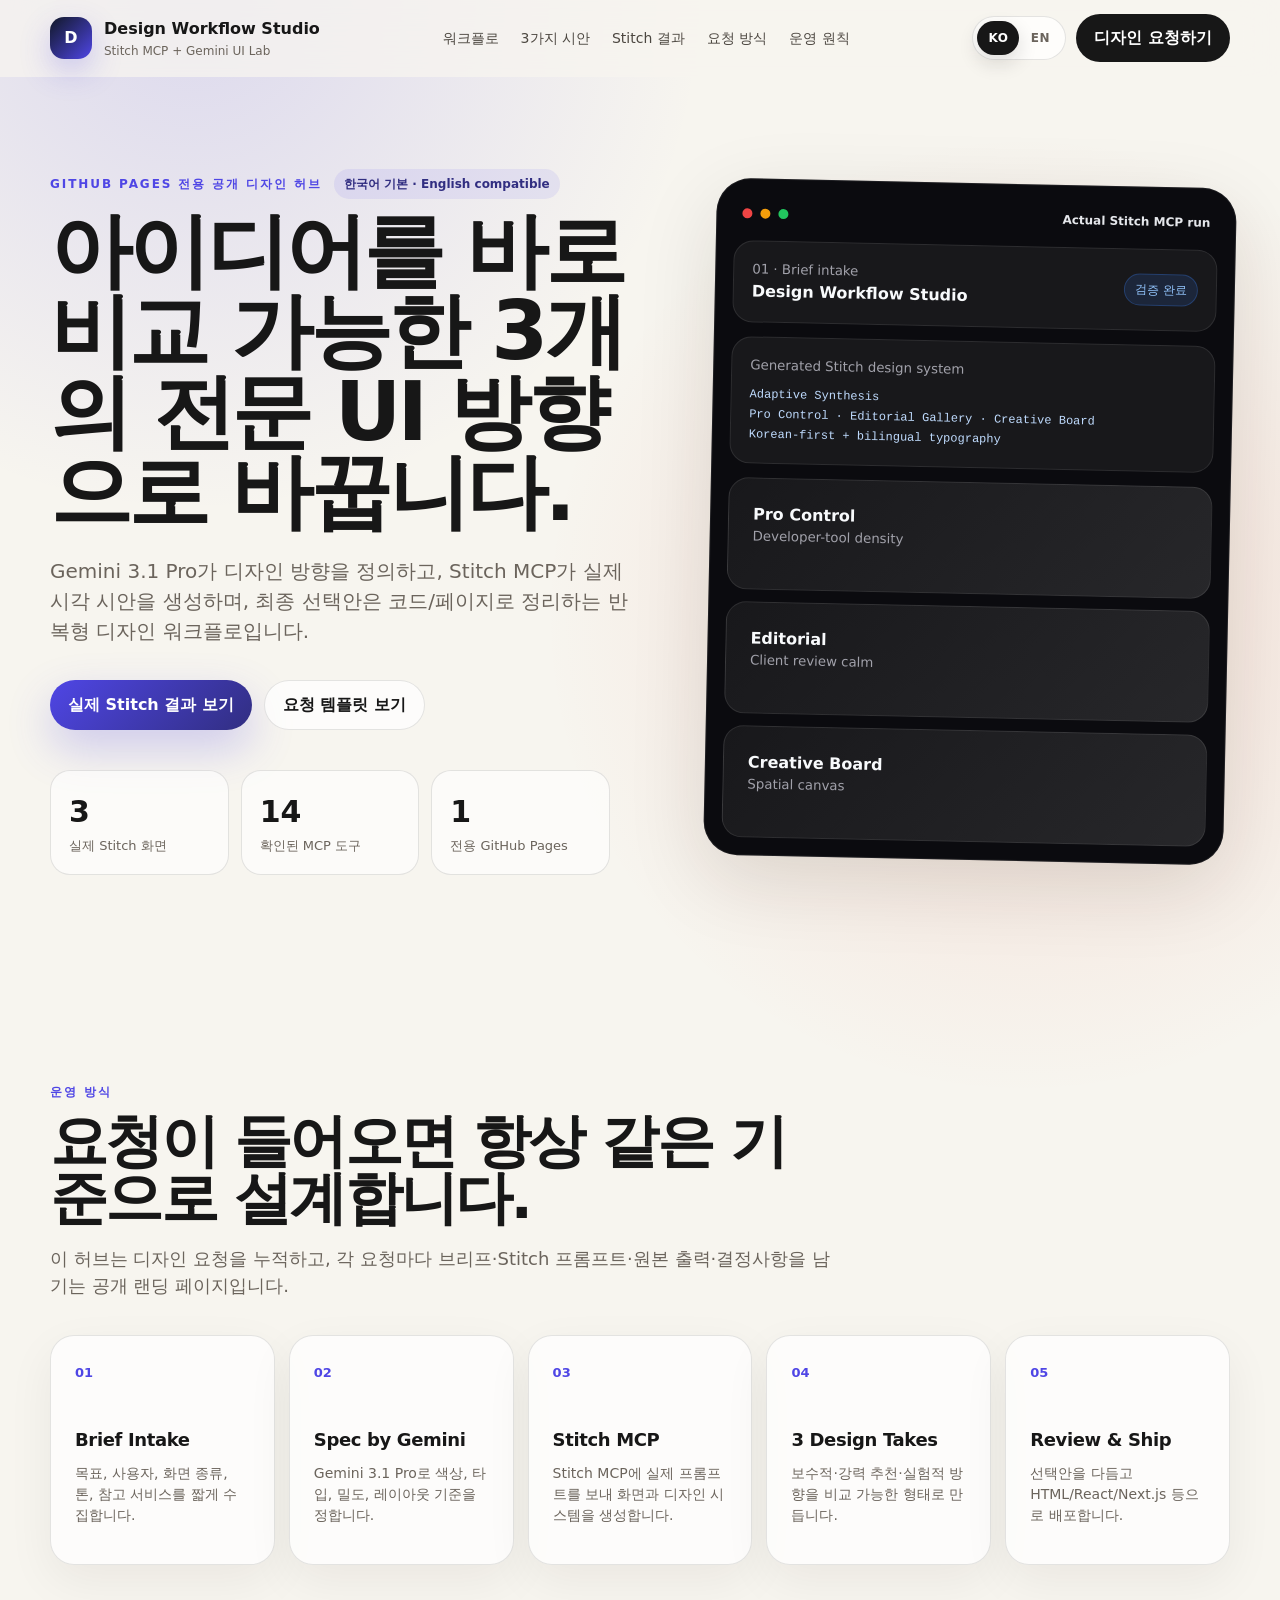
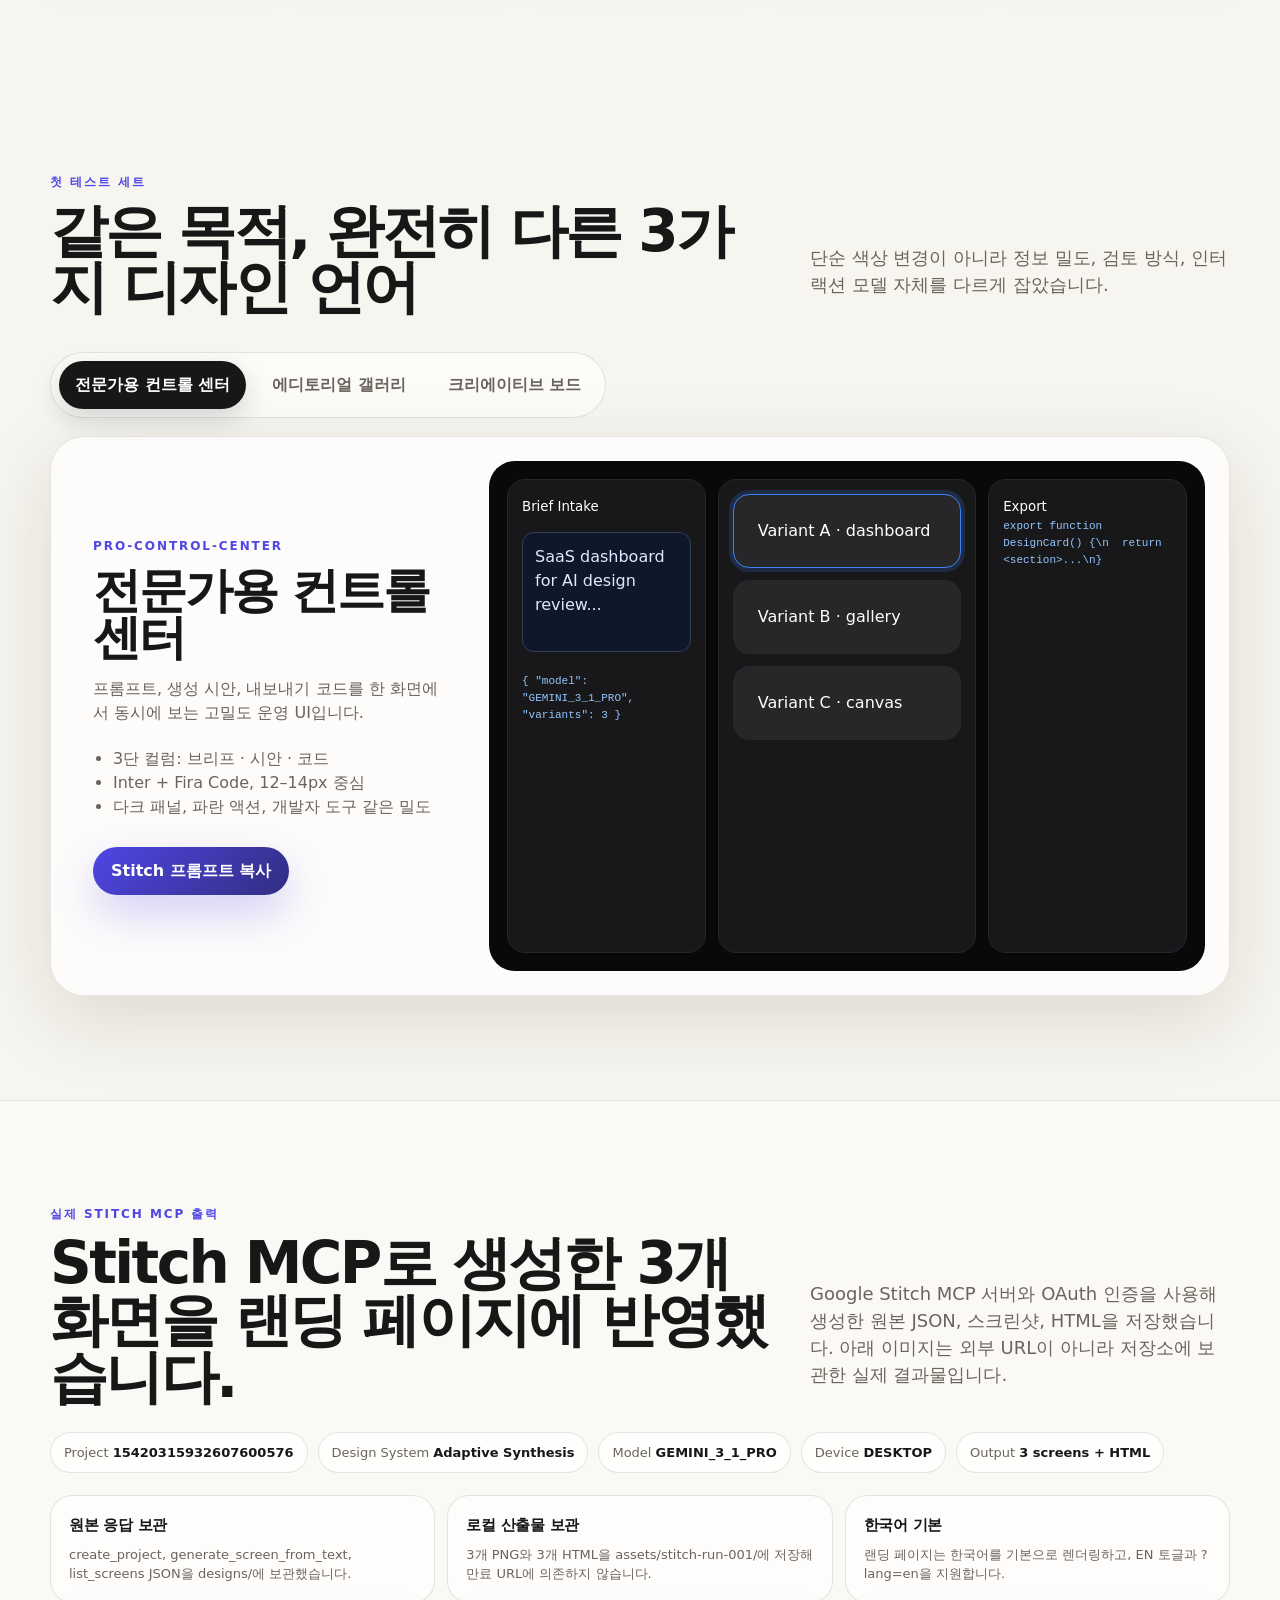
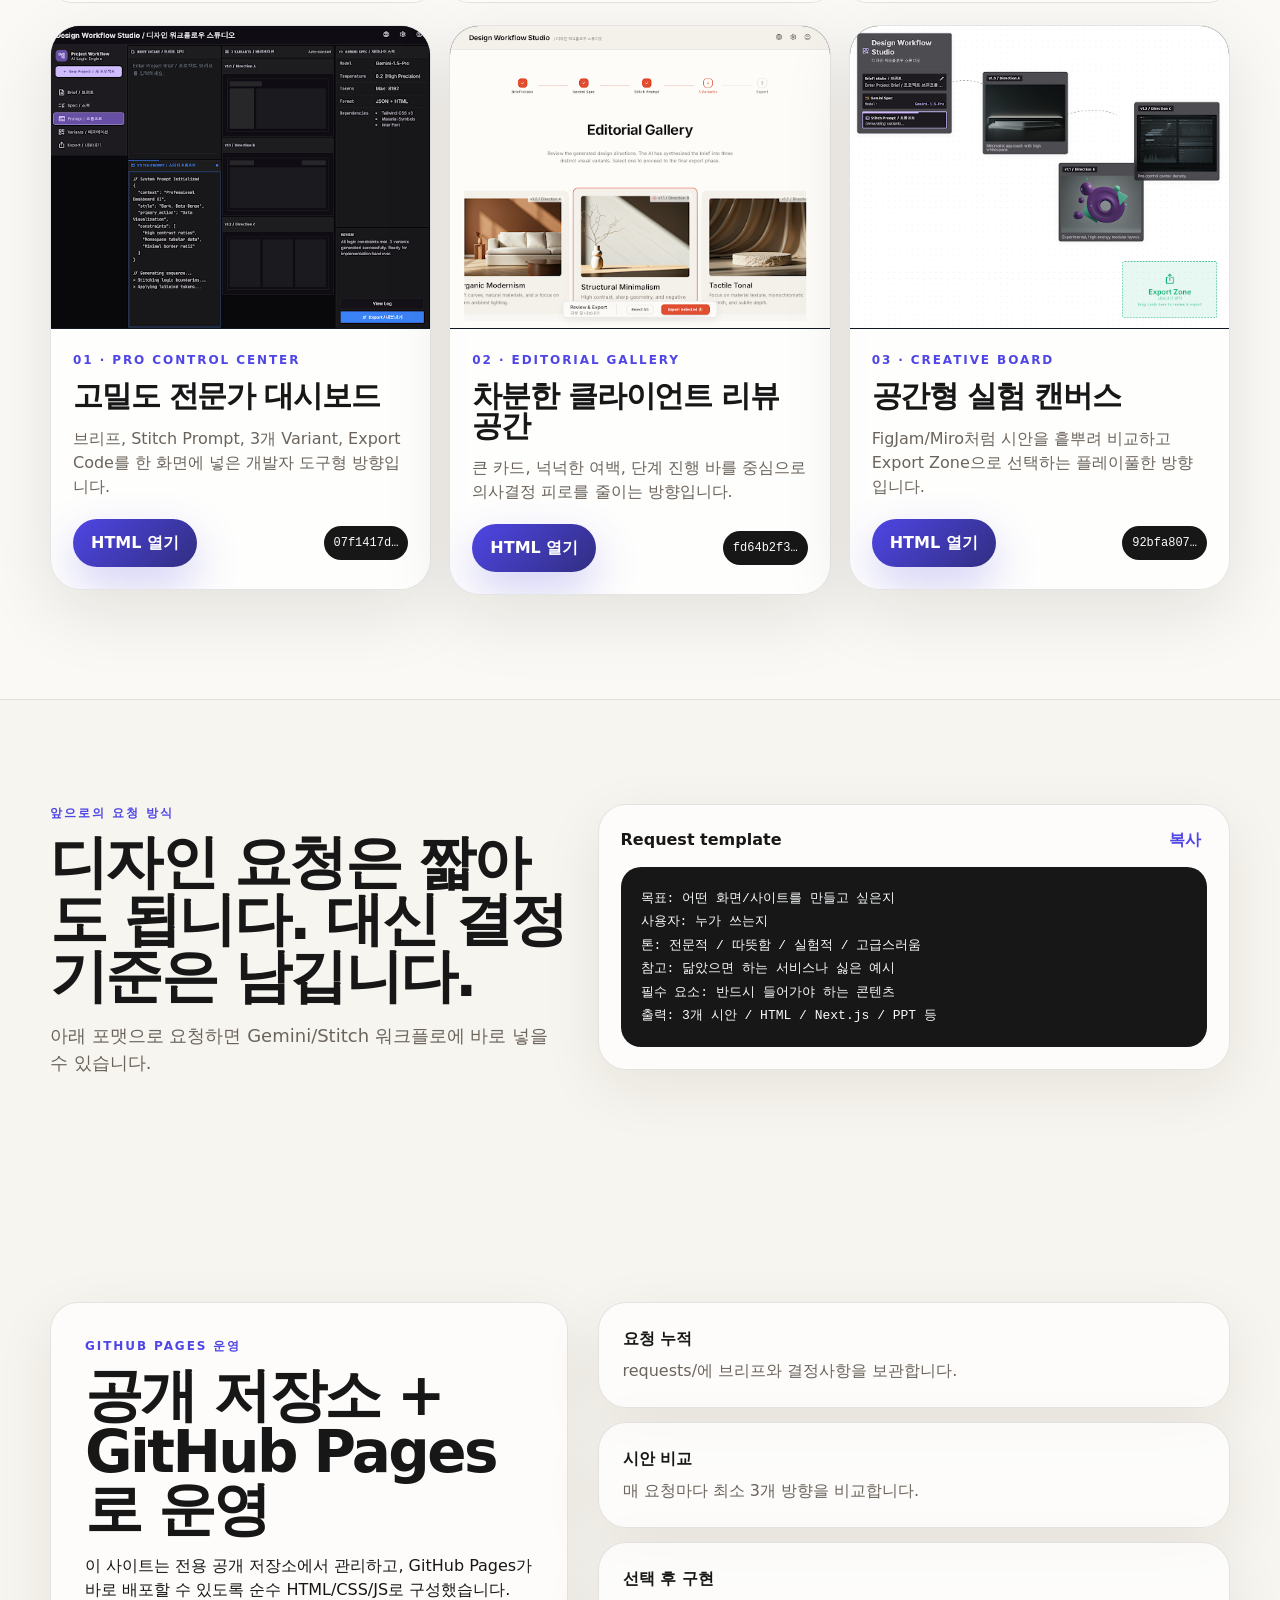
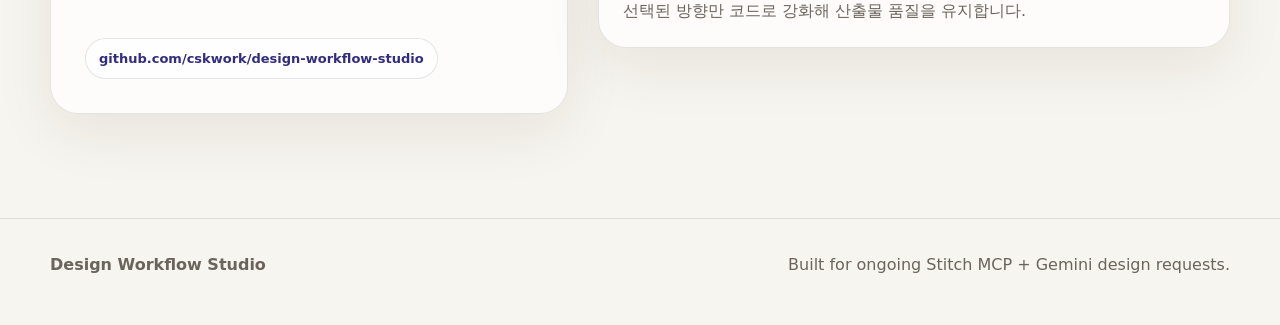
==== commit 6541a23c: "feat: add bilingual GitHub Pages landing page" ====
--- a/index.html
+++ b/index.html
@@ -4,32 +4,42 @@
   <meta charset="utf-8" />
   <meta name="viewport" content="width=device-width, initial-scale=1" />
   <title>Design Workflow Studio | Stitch + Gemini UI Lab</title>
-  <meta name="description" content="Stitch, Gemini CLI, Hermes Agent로 디자인 요청을 전문 사이트처럼 수집하고 3가지 시안으로 검토하는 전용 디자인 워크플로 스튜디오." />
+  <meta name="description" content="Stitch MCP, Gemini CLI, Hermes Agent로 디자인 요청을 수집하고 실제 Stitch 생성 시안 3가지를 비교하는 전용 디자인 워크플로 스튜디오." />
   <meta property="og:title" content="Design Workflow Studio" />
-  <meta property="og:description" content="브리프 입력부터 Stitch 프롬프트, 3가지 디자인 시안, 리뷰, 코드 변환까지 한 곳에서 관리합니다." />
+  <meta property="og:description" content="한국어 기본, 영어 호환. 브리프 입력부터 Stitch MCP 시안, 리뷰, 코드 변환까지 한 곳에서 관리합니다." />
   <meta property="og:type" content="website" />
+  <link rel="canonical" href="https://cskwork.github.io/design-workflow-studio/" />
+  <link rel="alternate" hreflang="ko" href="https://cskwork.github.io/design-workflow-studio/" />
+  <link rel="alternate" hreflang="en" href="https://cskwork.github.io/design-workflow-studio/?lang=en" />
+  <link rel="alternate" hreflang="x-default" href="https://cskwork.github.io/design-workflow-studio/" />
   <link rel="stylesheet" href="assets/styles.css" />
 </head>
 <body>
-  <a class="skip-link" href="#main">본문으로 바로가기</a>
+  <a class="skip-link" href="#main" data-i18n="skip">본문으로 바로가기</a>
 
   <header class="site-header" data-elevated="false">
     <div class="shell nav-shell">
-      <a class="brand" href="#top" aria-label="Design Workflow Studio 홈">
+      <a class="brand" href="#top" aria-label="Design Workflow Studio 홈" data-i18n-aria-label="brandAria">
         <span class="brand-mark" aria-hidden="true">D</span>
         <span>
           <strong>Design Workflow Studio</strong>
-          <small>Stitch + Gemini UI Lab</small>
+          <small>Stitch MCP + Gemini UI Lab</small>
         </span>
       </a>
-      <nav class="nav-links" aria-label="주요 섹션">
-        <a href="#workflow">워크플로</a>
-        <a href="#directions">3가지 시안</a>
-        <a href="#stitch-results">Stitch 결과</a>
-        <a href="#requests">요청 방식</a>
-        <a href="#deploy">운영 원칙</a>
+      <nav class="nav-links" aria-label="주요 섹션" data-i18n-aria-label="navAria">
+        <a href="#workflow" data-i18n="navWorkflow">워크플로</a>
+        <a href="#directions" data-i18n="navDirections">3가지 시안</a>
+        <a href="#stitch-results" data-i18n="navStitch">Stitch 결과</a>
+        <a href="#requests" data-i18n="navRequests">요청 방식</a>
+        <a href="#deploy" data-i18n="navDeploy">운영 원칙</a>
       </nav>
-      <button class="nav-cta" data-scroll-to="requests">디자인 요청하기</button>
+      <div class="nav-tools">
+        <div class="language-switch" aria-label="언어 선택" data-i18n-aria-label="langAria">
+          <button type="button" data-lang-option="ko" aria-pressed="true">KO</button>
+          <button type="button" data-lang-option="en" aria-pressed="false">EN</button>
+        </div>
+        <button class="nav-cta" data-scroll-to="requests" data-i18n="navCta">디자인 요청하기</button>
+      </div>
     </div>
   </header>
 
@@ -37,41 +47,46 @@
     <section id="top" class="hero section">
       <div class="shell hero-grid">
         <div class="hero-copy">
-          <p class="eyebrow">전용 공개 디자인 허브</p>
-          <h1>아이디어를 바로 비교 가능한 3개의 전문 UI 방향으로 바꿉니다.</h1>
-          <p class="lead">
-            Gemini 3.1 Pro가 디자인 방향을 정의하고, Stitch 프롬프트로 시각 시안을 생성하며,
+          <div class="kicker-row">
+            <p class="eyebrow" data-i18n="heroEyebrow">GitHub Pages 전용 공개 디자인 허브</p>
+            <span class="language-note" data-i18n="languageNote">한국어 기본 · English compatible</span>
+          </div>
+          <h1 data-i18n="heroTitle">아이디어를 바로 비교 가능한 3개의 전문 UI 방향으로 바꿉니다.</h1>
+          <p class="lead" data-i18n="heroLead">
+            Gemini 3.1 Pro가 디자인 방향을 정의하고, Stitch MCP가 실제 시각 시안을 생성하며,
             최종 선택안은 코드/페이지로 정리하는 반복형 디자인 워크플로입니다.
           </p>
           <div class="hero-actions">
-            <a class="button primary" href="#directions">시안 둘러보기</a>
-            <a class="button ghost" href="#requests">요청 템플릿 보기</a>
-          </div>
-          <dl class="hero-metrics" aria-label="워크플로 요약 수치">
-            <div><dt>3</dt><dd>기본 디자인 방향</dd></div>
-            <div><dt>5</dt><dd>검토 단계</dd></div>
-            <div><dt>1</dt><dd>공개 GitHub 허브</dd></div>
+            <a class="button primary" href="#stitch-results" data-i18n="heroPrimary">실제 Stitch 결과 보기</a>
+            <a class="button ghost" href="#requests" data-i18n="heroSecondary">요청 템플릿 보기</a>
+          </div>
+          <dl class="hero-metrics" aria-label="워크플로 요약 수치" data-i18n-aria-label="metricsAria">
+            <div><dt>3</dt><dd data-i18n="metricDirections">실제 Stitch 화면</dd></div>
+            <div><dt>14</dt><dd data-i18n="metricTools">확인된 MCP 도구</dd></div>
+            <div><dt>1</dt><dd data-i18n="metricHub">전용 GitHub Pages</dd></div>
           </dl>
         </div>
-        <div class="hero-panel" aria-label="디자인 워크플로 미리보기">
+        <div class="hero-panel" aria-label="디자인 워크플로 미리보기" data-i18n-aria-label="heroPanelAria">
           <div class="panel-topbar">
             <span></span><span></span><span></span>
-            <strong>Live design queue</strong>
+            <strong>Actual Stitch MCP run</strong>
           </div>
           <div class="queue-card active">
             <div>
-              <small>01 · Brief intake</small>
-              <strong>AI Design Workflow Studio</strong>
-            </div>
-            <span>진행 중</span>
+              <small data-i18n="queueStep">01 · Brief intake</small>
+              <strong>Design Workflow Studio</strong>
+            </div>
+            <span data-i18n="queueStatus">검증 완료</span>
           </div>
           <div class="prompt-card">
-            <small>Generated Stitch prompt</small>
-            <pre>Create a 1440px desktop dashboard...\nUse Korean/English labels...\nShow 3 variants side-by-side...</pre>
-          </div>
-          <div class="variant-stack" aria-label="세 가지 시안 카드">
-            <article><b>Pro Control</b><small>Data-dense</small></article>
-            <article><b>Editorial</b><small>Calm review</small></article>
+            <small data-i18n="promptLabel">Generated Stitch design system</small>
+            <pre>Adaptive Synthesis
+Pro Control · Editorial Gallery · Creative Board
+Korean-first + bilingual typography</pre>
+          </div>
+          <div class="variant-stack" aria-label="세 가지 시안 카드" data-i18n-aria-label="variantAria">
+            <article><b>Pro Control</b><small>Developer-tool density</small></article>
+            <article><b>Editorial</b><small>Client review calm</small></article>
             <article><b>Creative Board</b><small>Spatial canvas</small></article>
           </div>
         </div>
@@ -81,16 +96,16 @@
     <section id="workflow" class="section workflow-section">
       <div class="shell">
         <div class="section-heading">
-          <p class="eyebrow">운영 방식</p>
-          <h2>요청이 들어오면 항상 같은 기준으로 설계합니다.</h2>
-          <p>앞으로 들어올 디자인 요청을 이 허브에 누적하고, 각 요청마다 근거·시안·결정사항을 남기는 구조입니다.</p>
+          <p class="eyebrow" data-i18n="workflowEyebrow">운영 방식</p>
+          <h2 data-i18n="workflowTitle">요청이 들어오면 항상 같은 기준으로 설계합니다.</h2>
+          <p data-i18n="workflowLead">이 허브는 디자인 요청을 누적하고, 각 요청마다 브리프·Stitch 프롬프트·원본 출력·결정사항을 남기는 공개 랜딩 페이지입니다.</p>
         </div>
         <ol class="workflow-steps">
-          <li><span>01</span><strong>Brief Intake</strong><p>목표, 사용자, 화면 종류, 톤, 참고 서비스를 짧게 수집합니다.</p></li>
-          <li><span>02</span><strong>Spec by Gemini</strong><p>Gemini 3.1 Pro로 색상, 타입, 밀도, 레이아웃 기준을 정합니다.</p></li>
-          <li><span>03</span><strong>Stitch Prompt</strong><p>Stitch가 바로 이해할 수 있는 구체적인 프롬프트로 변환합니다.</p></li>
-          <li><span>04</span><strong>3 Design Takes</strong><p>보수적·강력 추천·실험적 방향을 비교 가능한 형태로 만듭니다.</p></li>
-          <li><span>05</span><strong>Review & Ship</strong><p>선택안을 다듬고 HTML/React/Next.js 등으로 배포합니다.</p></li>
+          <li><span>01</span><strong>Brief Intake</strong><p data-i18n="step1">목표, 사용자, 화면 종류, 톤, 참고 서비스를 짧게 수집합니다.</p></li>
+          <li><span>02</span><strong>Spec by Gemini</strong><p data-i18n="step2">Gemini 3.1 Pro로 색상, 타입, 밀도, 레이아웃 기준을 정합니다.</p></li>
+          <li><span>03</span><strong>Stitch MCP</strong><p data-i18n="step3">Stitch MCP에 실제 프롬프트를 보내 화면과 디자인 시스템을 생성합니다.</p></li>
+          <li><span>04</span><strong>3 Design Takes</strong><p data-i18n="step4">보수적·강력 추천·실험적 방향을 비교 가능한 형태로 만듭니다.</p></li>
+          <li><span>05</span><strong>Review & Ship</strong><p data-i18n="step5">선택안을 다듬고 HTML/React/Next.js 등으로 배포합니다.</p></li>
         </ol>
       </div>
     </section>
@@ -99,33 +114,33 @@
       <div class="shell">
         <div class="section-heading split">
           <div>
-            <p class="eyebrow">첫 테스트 세트</p>
-            <h2>같은 목적, 완전히 다른 3가지 디자인 언어</h2>
-          </div>
-          <p>단순 색상 변경이 아니라 정보 밀도, 검토 방식, 인터랙션 모델 자체를 다르게 잡았습니다.</p>
-        </div>
-
-        <div class="tabs" role="tablist" aria-label="디자인 방향 선택">
-          <button role="tab" aria-selected="true" aria-controls="panel-pro" id="tab-pro" data-tab="pro">전문가용 컨트롤 센터</button>
-          <button role="tab" aria-selected="false" aria-controls="panel-editorial" id="tab-editorial" data-tab="editorial">에디토리얼 갤러리</button>
-          <button role="tab" aria-selected="false" aria-controls="panel-board" id="tab-board" data-tab="board">크리에이티브 보드</button>
+            <p class="eyebrow" data-i18n="directionsEyebrow">첫 테스트 세트</p>
+            <h2 data-i18n="directionsTitle">같은 목적, 완전히 다른 3가지 디자인 언어</h2>
+          </div>
+          <p data-i18n="directionsLead">단순 색상 변경이 아니라 정보 밀도, 검토 방식, 인터랙션 모델 자체를 다르게 잡았습니다.</p>
+        </div>
+
+        <div class="tabs" role="tablist" aria-label="디자인 방향 선택" data-i18n-aria-label="tabsAria">
+          <button role="tab" aria-selected="true" aria-controls="panel-pro" id="tab-pro" data-tab="pro" data-i18n="tabPro">전문가용 컨트롤 센터</button>
+          <button role="tab" aria-selected="false" aria-controls="panel-editorial" id="tab-editorial" data-tab="editorial" data-i18n="tabEditorial">에디토리얼 갤러리</button>
+          <button role="tab" aria-selected="false" aria-controls="panel-board" id="tab-board" data-tab="board" data-i18n="tabBoard">크리에이티브 보드</button>
         </div>
 
         <div class="direction-panels">
           <article class="direction-panel active theme-pro" id="panel-pro" role="tabpanel" aria-labelledby="tab-pro" data-panel="pro">
             <div class="direction-copy">
               <p class="eyebrow">pro-control-center</p>
-              <h3>전문가용 컨트롤 센터</h3>
-              <p>프롬프트, 생성 시안, 내보내기 코드를 한 화면에서 동시에 보는 고밀도 운영 UI입니다.</p>
+              <h3 data-i18n="proTitle">전문가용 컨트롤 센터</h3>
+              <p data-i18n="proBody">프롬프트, 생성 시안, 내보내기 코드를 한 화면에서 동시에 보는 고밀도 운영 UI입니다.</p>
               <ul>
-                <li>3단 컬럼: 브리프 · 시안 · 코드</li>
-                <li>Inter + Fira Code, 12–14px 중심</li>
-                <li>다크 패널, 파란 액션, 개발자 도구 같은 밀도</li>
+                <li data-i18n="proPoint1">3단 컬럼: 브리프 · 시안 · 코드</li>
+                <li data-i18n="proPoint2">Inter + Fira Code, 12–14px 중심</li>
+                <li data-i18n="proPoint3">다크 패널, 파란 액션, 개발자 도구 같은 밀도</li>
               </ul>
-              <button class="button primary copy-prompt" data-prompt="pro">Stitch 프롬프트 복사</button>
-            </div>
-            <div class="mockup pro-mockup" aria-label="전문가용 컨트롤 센터 목업">
-              <div class="mock-col left"><small>Brief Intake</small><textarea aria-label="브리프 예시">SaaS dashboard for AI design review...</textarea><pre>{ "model": "GEMINI_3_1_PRO", "variants": 3 }</pre></div>
+              <button class="button primary copy-prompt" data-prompt="pro" data-i18n="copyPrompt">Stitch 프롬프트 복사</button>
+            </div>
+            <div class="mockup pro-mockup" aria-label="전문가용 컨트롤 센터 목업" data-i18n-aria-label="proMockAria">
+              <div class="mock-col left"><small>Brief Intake</small><textarea aria-label="브리프 예시" data-i18n-aria-label="briefAria">SaaS dashboard for AI design review...</textarea><pre>{ "model": "GEMINI_3_1_PRO", "variants": 3 }</pre></div>
               <div class="mock-col center"><div class="mini-card selected">Variant A · dashboard</div><div class="mini-card">Variant B · gallery</div><div class="mini-card">Variant C · canvas</div></div>
               <div class="mock-col right"><small>Export</small><pre>export function DesignCard() {\n  return &lt;section&gt;...\n}</pre></div>
             </div>
@@ -134,34 +149,34 @@
           <article class="direction-panel theme-editorial" id="panel-editorial" role="tabpanel" aria-labelledby="tab-editorial" data-panel="editorial" hidden>
             <div class="direction-copy">
               <p class="eyebrow">editorial-gallery</p>
-              <h3>에디토리얼 갤러리</h3>
-              <p>클라이언트와 함께 보기 좋은 차분한 검토 공간입니다. 큰 카드와 여백으로 선택 피로를 줄입니다.</p>
+              <h3 data-i18n="editorialTitle">에디토리얼 갤러리</h3>
+              <p data-i18n="editorialBody">클라이언트와 함께 보기 좋은 차분한 검토 공간입니다. 큰 카드와 여백으로 선택 피로를 줄입니다.</p>
               <ul>
-                <li>상단 5단계 진행 바</li>
-                <li>대형 가로 캐러셀, 스냅 스크롤</li>
-                <li>따뜻한 라이트 팔레트와 세리프 헤딩</li>
+                <li data-i18n="editorialPoint1">상단 5단계 진행 바</li>
+                <li data-i18n="editorialPoint2">대형 가로 캐러셀, 스냅 스크롤</li>
+                <li data-i18n="editorialPoint3">따뜻한 라이트 팔레트와 세리프 헤딩</li>
               </ul>
-              <button class="button primary copy-prompt" data-prompt="editorial">Stitch 프롬프트 복사</button>
-            </div>
-            <div class="mockup editorial-mockup" aria-label="에디토리얼 갤러리 목업">
+              <button class="button primary copy-prompt" data-prompt="editorial" data-i18n="copyPrompt">Stitch 프롬프트 복사</button>
+            </div>
+            <div class="mockup editorial-mockup" aria-label="에디토리얼 갤러리 목업" data-i18n-aria-label="editorialMockAria">
               <div class="stepper"><span class="done">Brief</span><span>Prompt</span><span>Variants</span><span>Review</span><span>Export</span></div>
-              <div class="gallery-card"><small>Selected concept</small><strong>Editorial review experience</strong><p>넉넉한 여백과 큰 미리보기로 의사결정을 돕습니다.</p><button>Approve & Export</button></div>
+              <div class="gallery-card"><small>Selected concept</small><strong>Editorial review experience</strong><p data-i18n="galleryCard">넉넉한 여백과 큰 미리보기로 의사결정을 돕습니다.</p><button>Approve & Export</button></div>
             </div>
           </article>
 
           <article class="direction-panel theme-board" id="panel-board" role="tabpanel" aria-labelledby="tab-board" data-panel="board" hidden>
             <div class="direction-copy">
               <p class="eyebrow">creative-board</p>
-              <h3>크리에이티브 보드</h3>
-              <p>FigJam/Miro처럼 시안을 공간에 펼쳐 놓고 드래그하며 선택하는 실험적인 캔버스 UI입니다.</p>
+              <h3 data-i18n="boardTitle">크리에이티브 보드</h3>
+              <p data-i18n="boardBody">FigJam/Miro처럼 시안을 공간에 펼쳐 놓고 드래그하며 선택하는 실험적인 캔버스 UI입니다.</p>
               <ul>
-                <li>플로팅 브리프 패널</li>
-                <li>흩어진 3개 시안 노드와 연결선</li>
-                <li>Export Zone으로 드롭하는 제스처</li>
+                <li data-i18n="boardPoint1">플로팅 브리프 패널</li>
+                <li data-i18n="boardPoint2">흩어진 3개 시안 노드와 연결선</li>
+                <li data-i18n="boardPoint3">Export Zone으로 드롭하는 제스처</li>
               </ul>
-              <button class="button primary copy-prompt" data-prompt="board">Stitch 프롬프트 복사</button>
-            </div>
-            <div class="mockup board-mockup" aria-label="크리에이티브 보드 목업">
+              <button class="button primary copy-prompt" data-prompt="board" data-i18n="copyPrompt">Stitch 프롬프트 복사</button>
+            </div>
+            <div class="mockup board-mockup" aria-label="크리에이티브 보드 목업" data-i18n-aria-label="boardMockAria">
               <div class="floating-tool">Design Brief<br><button>Generate</button></div>
               <div class="node one">Variant A</div><div class="node two">Variant B</div><div class="node three">Variant C</div>
               <div class="drop-zone">Export Zone</div>
@@ -175,30 +190,37 @@
       <div class="shell">
         <div class="section-heading split">
           <div>
-            <p class="eyebrow">실제 Stitch MCP 출력</p>
-            <h2>stitch-kit 워크플로로 생성한 3개 화면</h2>
-          </div>
-          <p>Antigravity 설정의 Stitch MCP 서버와 Google 인증을 확인한 뒤, 동일 브리프를 Gemini 3.1 Pro 품질 모드로 생성했습니다. 아래 이미지는 로컬에 저장한 실제 Stitch 스크린샷입니다.</p>
-        </div>
-
-        <div class="stitch-meta" aria-label="Stitch 생성 메타데이터">
+            <p class="eyebrow" data-i18n="stitchEyebrow">실제 Stitch MCP 출력</p>
+            <h2 data-i18n="stitchTitle">Stitch MCP로 생성한 3개 화면을 랜딩 페이지에 반영했습니다.</h2>
+          </div>
+          <p data-i18n="stitchLead">Google Stitch MCP 서버와 OAuth 인증을 사용해 생성한 원본 JSON, 스크린샷, HTML을 저장했습니다. 아래 이미지는 외부 URL이 아니라 저장소에 보관한 실제 결과물입니다.</p>
+        </div>
+
+        <div class="stitch-meta" aria-label="Stitch 생성 메타데이터" data-i18n-aria-label="stitchMetaAria">
           <span>Project <strong>15420315932607600576</strong></span>
+          <span>Design System <strong>Adaptive Synthesis</strong></span>
           <span>Model <strong>GEMINI_3_1_PRO</strong></span>
           <span>Device <strong>DESKTOP</strong></span>
           <span>Output <strong>3 screens + HTML</strong></span>
         </div>
 
+        <div class="provenance-grid" aria-label="Stitch 검증 요약" data-i18n-aria-label="provenanceAria">
+          <article><strong data-i18n="prov1Title">원본 응답 보관</strong><p data-i18n="prov1Body">create_project, generate_screen_from_text, list_screens JSON을 designs/에 보관했습니다.</p></article>
+          <article><strong data-i18n="prov2Title">로컬 산출물 보관</strong><p data-i18n="prov2Body">3개 PNG와 3개 HTML을 assets/stitch-run-001/에 저장해 만료 URL에 의존하지 않습니다.</p></article>
+          <article><strong data-i18n="prov3Title">한국어 기본</strong><p data-i18n="prov3Body">랜딩 페이지는 한국어를 기본으로 렌더링하고, EN 토글과 ?lang=en을 지원합니다.</p></article>
+        </div>
+
         <div class="stitch-result-grid">
           <article class="stitch-card">
             <div class="stitch-shot">
-              <img src="assets/stitch-run-001/pro-control-center.png" alt="Stitch가 생성한 Pro Control Center 디자인 스크린샷" loading="lazy" />
+              <img src="assets/stitch-run-001/pro-control-center.png" alt="Stitch가 생성한 Pro Control Center 디자인 스크린샷" loading="lazy" data-i18n-alt="shotProAlt" />
             </div>
             <div class="stitch-card-body">
               <p class="eyebrow">01 · Pro Control Center</p>
-              <h3>고밀도 전문가 대시보드</h3>
-              <p>브리프, Stitch Prompt, 3개 Variant, Export Code를 한 화면에 넣은 개발자 도구형 방향입니다.</p>
+              <h3 data-i18n="shotProTitle">고밀도 전문가 대시보드</h3>
+              <p data-i18n="shotProBody">브리프, Stitch Prompt, 3개 Variant, Export Code를 한 화면에 넣은 개발자 도구형 방향입니다.</p>
               <div class="stitch-actions">
-                <a class="button primary" href="assets/stitch-run-001/pro-control-center.html" target="_blank" rel="noopener">HTML 열기</a>
+                <a class="button primary" href="assets/stitch-run-001/pro-control-center.html" target="_blank" rel="noopener" data-i18n="openHtml">HTML 열기</a>
                 <code>07f1417d…</code>
               </div>
             </div>
@@ -206,14 +228,14 @@
 
           <article class="stitch-card">
             <div class="stitch-shot">
-              <img src="assets/stitch-run-001/editorial-gallery.png" alt="Stitch가 생성한 Editorial Gallery 디자인 스크린샷" loading="lazy" />
+              <img src="assets/stitch-run-001/editorial-gallery.png" alt="Stitch가 생성한 Editorial Gallery 디자인 스크린샷" loading="lazy" data-i18n-alt="shotEditorialAlt" />
             </div>
             <div class="stitch-card-body">
               <p class="eyebrow">02 · Editorial Gallery</p>
-              <h3>차분한 클라이언트 리뷰 공간</h3>
-              <p>큰 카드, 넉넉한 여백, 단계 진행 바를 중심으로 의사결정 피로를 줄이는 방향입니다.</p>
+              <h3 data-i18n="shotEditorialTitle">차분한 클라이언트 리뷰 공간</h3>
+              <p data-i18n="shotEditorialBody">큰 카드, 넉넉한 여백, 단계 진행 바를 중심으로 의사결정 피로를 줄이는 방향입니다.</p>
               <div class="stitch-actions">
-                <a class="button primary" href="assets/stitch-run-001/editorial-gallery.html" target="_blank" rel="noopener">HTML 열기</a>
+                <a class="button primary" href="assets/stitch-run-001/editorial-gallery.html" target="_blank" rel="noopener" data-i18n="openHtml">HTML 열기</a>
                 <code>fd64b2f3…</code>
               </div>
             </div>
@@ -221,14 +243,14 @@
 
           <article class="stitch-card">
             <div class="stitch-shot">
-              <img src="assets/stitch-run-001/creative-board.png" alt="Stitch가 생성한 Creative Board 디자인 스크린샷" loading="lazy" />
+              <img src="assets/stitch-run-001/creative-board.png" alt="Stitch가 생성한 Creative Board 디자인 스크린샷" loading="lazy" data-i18n-alt="shotBoardAlt" />
             </div>
             <div class="stitch-card-body">
               <p class="eyebrow">03 · Creative Board</p>
-              <h3>공간형 실험 캔버스</h3>
-              <p>FigJam/Miro처럼 시안을 흩뿌려 비교하고 Export Zone으로 선택하는 플레이풀한 방향입니다.</p>
+              <h3 data-i18n="shotBoardTitle">공간형 실험 캔버스</h3>
+              <p data-i18n="shotBoardBody">FigJam/Miro처럼 시안을 흩뿌려 비교하고 Export Zone으로 선택하는 플레이풀한 방향입니다.</p>
               <div class="stitch-actions">
-                <a class="button primary" href="assets/stitch-run-001/creative-board.html" target="_blank" rel="noopener">HTML 열기</a>
+                <a class="button primary" href="assets/stitch-run-001/creative-board.html" target="_blank" rel="noopener" data-i18n="openHtml">HTML 열기</a>
                 <code>92bfa807…</code>
               </div>
             </div>
@@ -240,13 +262,13 @@
     <section id="requests" class="section request-section">
       <div class="shell request-grid">
         <div>
-          <p class="eyebrow">앞으로의 요청 방식</p>
-          <h2>디자인 요청은 짧아도 됩니다. 대신 결정 기준은 남깁니다.</h2>
-          <p class="muted">아래 포맷으로 요청하면 Gemini/Stitch 워크플로에 바로 넣을 수 있습니다.</p>
+          <p class="eyebrow" data-i18n="requestEyebrow">앞으로의 요청 방식</p>
+          <h2 data-i18n="requestTitle">디자인 요청은 짧아도 됩니다. 대신 결정 기준은 남깁니다.</h2>
+          <p class="muted" data-i18n="requestLead">아래 포맷으로 요청하면 Gemini/Stitch 워크플로에 바로 넣을 수 있습니다.</p>
         </div>
         <div class="request-card">
-          <div class="card-header"><strong>Request template</strong><button class="text-button" id="copy-template">복사</button></div>
-          <pre id="template-text">목표: 어떤 화면/사이트를 만들고 싶은지
+          <div class="card-header"><strong>Request template</strong><button class="text-button" id="copy-template" data-i18n="copy">복사</button></div>
+          <pre id="template-text" data-i18n="templateText">목표: 어떤 화면/사이트를 만들고 싶은지
 사용자: 누가 쓰는지
 톤: 전문적 / 따뜻함 / 실험적 / 고급스러움
 참고: 닮았으면 하는 서비스나 싫은 예시
@@ -259,14 +281,15 @@
     <section id="deploy" class="section deploy-section">
       <div class="shell deploy-grid">
         <div class="deploy-card">
-          <p class="eyebrow">GitHub 운영</p>
-          <h2>공개 저장소 + GitHub Pages로 운영</h2>
-          <p>이 사이트는 전용 공개 저장소에서 관리하고, GitHub Pages로 배포하기 좋게 순수 HTML/CSS/JS로 구성했습니다.</p>
+          <p class="eyebrow" data-i18n="deployEyebrow">GitHub Pages 운영</p>
+          <h2 data-i18n="deployTitle">공개 저장소 + GitHub Pages로 운영</h2>
+          <p data-i18n="deployBody">이 사이트는 전용 공개 저장소에서 관리하고, GitHub Pages가 바로 배포할 수 있도록 순수 HTML/CSS/JS로 구성했습니다.</p>
+          <a class="pill-link" href="https://github.com/cskwork/design-workflow-studio" target="_blank" rel="noopener">github.com/cskwork/design-workflow-studio</a>
         </div>
         <div class="principles">
-          <article><strong>요청 누적</strong><p>requests/에 브리프와 결정사항을 보관합니다.</p></article>
-          <article><strong>시안 비교</strong><p>매 요청마다 최소 3개 방향을 비교합니다.</p></article>
-          <article><strong>선택 후 구현</strong><p>선택된 방향만 코드로 강화해 산출물 품질을 유지합니다.</p></article>
+          <article><strong data-i18n="principle1Title">요청 누적</strong><p data-i18n="principle1Body">requests/에 브리프와 결정사항을 보관합니다.</p></article>
+          <article><strong data-i18n="principle2Title">시안 비교</strong><p data-i18n="principle2Body">매 요청마다 최소 3개 방향을 비교합니다.</p></article>
+          <article><strong data-i18n="principle3Title">선택 후 구현</strong><p data-i18n="principle3Body">선택된 방향만 코드로 강화해 산출물 품질을 유지합니다.</p></article>
         </div>
       </div>
     </section>
@@ -277,7 +300,7 @@
   <footer class="site-footer">
     <div class="shell footer-grid">
       <strong>Design Workflow Studio</strong>
-      <span>Built for ongoing Stitch + Gemini design requests.</span>
+      <span data-i18n="footer">Built for ongoing Stitch MCP + Gemini design requests.</span>
     </div>
   </footer>
 
--- a/assets/styles.css
+++ b/assets/styles.css
@@ -44,6 +44,10 @@
 .brand small { color: var(--muted); font-size: 12px; margin-top: 1px; }
 .nav-links { display: flex; gap: 22px; color: #4c4740; font-size: 14px; }
 .nav-links a:hover { color: var(--ink); }
+.nav-tools { display: flex; align-items: center; gap: 10px; }
+.language-switch { display: inline-flex; padding: 4px; border-radius: 999px; border: 1px solid var(--line); background: rgba(255,255,255,.72); }
+.language-switch button { border: 0; border-radius: 999px; padding: 8px 10px; min-width: 42px; background: transparent; color: var(--muted); font-size: 12px; font-weight: 900; letter-spacing: .04em; }
+.language-switch button[aria-pressed="true"] { color: #fff; background: #171717; box-shadow: 0 8px 20px rgba(23,23,23,.14); }
 .nav-cta, .button { border: 0; border-radius: 999px; padding: 12px 18px; font-weight: 800; transition: transform .18s, box-shadow .18s, background .18s; }
 .nav-cta { background: #171717; color: white; }
 .button { display: inline-flex; align-items: center; justify-content: center; min-height: 46px; }
@@ -52,7 +56,10 @@
 .button:hover, .nav-cta:hover { transform: translateY(-2px); }
 .hero { padding-top: 92px; }
 .hero-grid { display: grid; grid-template-columns: 1fr 520px; gap: 64px; align-items: center; }
+.kicker-row { display: flex; align-items: center; gap: 12px; flex-wrap: wrap; margin-bottom: 12px; }
+.language-note { display: inline-flex; align-items: center; min-height: 30px; padding: 6px 10px; border-radius: 999px; background: rgba(79,70,229,.09); color: var(--accent-dark); font-size: 12px; font-weight: 900; }
 .eyebrow { margin: 0 0 12px; color: var(--accent); font-size: 12px; letter-spacing: .16em; text-transform: uppercase; font-weight: 900; }
+.kicker-row .eyebrow { margin: 0; }
 h1, h2, h3 { margin: 0; letter-spacing: -.045em; line-height: .98; }
 h1 { font-size: clamp(46px, 7vw, 82px); max-width: 880px; }
 h2 { font-size: clamp(34px, 5vw, 58px); }
@@ -129,6 +136,11 @@
 .stitch-card-body p:not(.eyebrow) { color: var(--muted); }
 .stitch-actions { display: flex; align-items: center; justify-content: space-between; gap: 14px; margin-top: 20px; }
 .stitch-actions code { padding: 8px 10px; border-radius: 999px; background: #171717; color: #f8fafc; font-size: 12px; }
+.provenance-grid { display: grid; grid-template-columns: repeat(3, 1fr); gap: 12px; margin: 0 0 22px; }
+.provenance-grid article { padding: 18px; border-radius: 22px; background: rgba(255,255,255,.68); border: 1px solid var(--line); }
+.provenance-grid strong { display: block; font-size: 15px; letter-spacing: -.02em; }
+.provenance-grid p { margin: 8px 0 0; color: var(--muted); font-size: 13px; }
+.pill-link { display: inline-flex; margin-top: 20px; padding: 10px 13px; border-radius: 999px; border: 1px solid var(--line); background: rgba(255,255,255,.7); color: var(--accent-dark); font-size: 13px; font-weight: 900; }
 .request-grid, .deploy-grid { display: grid; grid-template-columns: .9fr 1.1fr; gap: 30px; align-items: start; }
 .request-card, .deploy-card, .principles article { background: rgba(255,255,255,.72); border: 1px solid var(--line); border-radius: 28px; box-shadow: 0 18px 60px rgba(33,24,8,.08); }
 .request-card { padding: 22px; }
@@ -144,11 +156,16 @@
 .footer-grid { display: flex; justify-content: space-between; gap: 20px; }
 @media (max-width: 980px) {
   .nav-links { display: none; }
-  .hero-grid, .direction-panel, .section-heading.split, .request-grid, .deploy-grid, .stitch-result-grid { grid-template-columns: 1fr; }
+  .hero-grid, .direction-panel, .section-heading.split, .request-grid, .deploy-grid, .stitch-result-grid, .provenance-grid { grid-template-columns: 1fr; }
   .hero-panel { transform: none; }
   .workflow-steps { grid-template-columns: 1fr 1fr; }
   .tabs { border-radius: 22px; flex-wrap: wrap; }
   .tabs button { flex: 1 1 220px; }
+}
+@media (max-width: 720px) {
+  .nav-shell { height: auto; padding: 14px 0; align-items: flex-start; }
+  .nav-tools { flex-direction: column; align-items: stretch; margin-left: auto; }
+  .nav-cta { padding-inline: 12px; }
 }
 @media (max-width: 640px) {
   .shell { width: min(100% - 28px, 1180px); }
